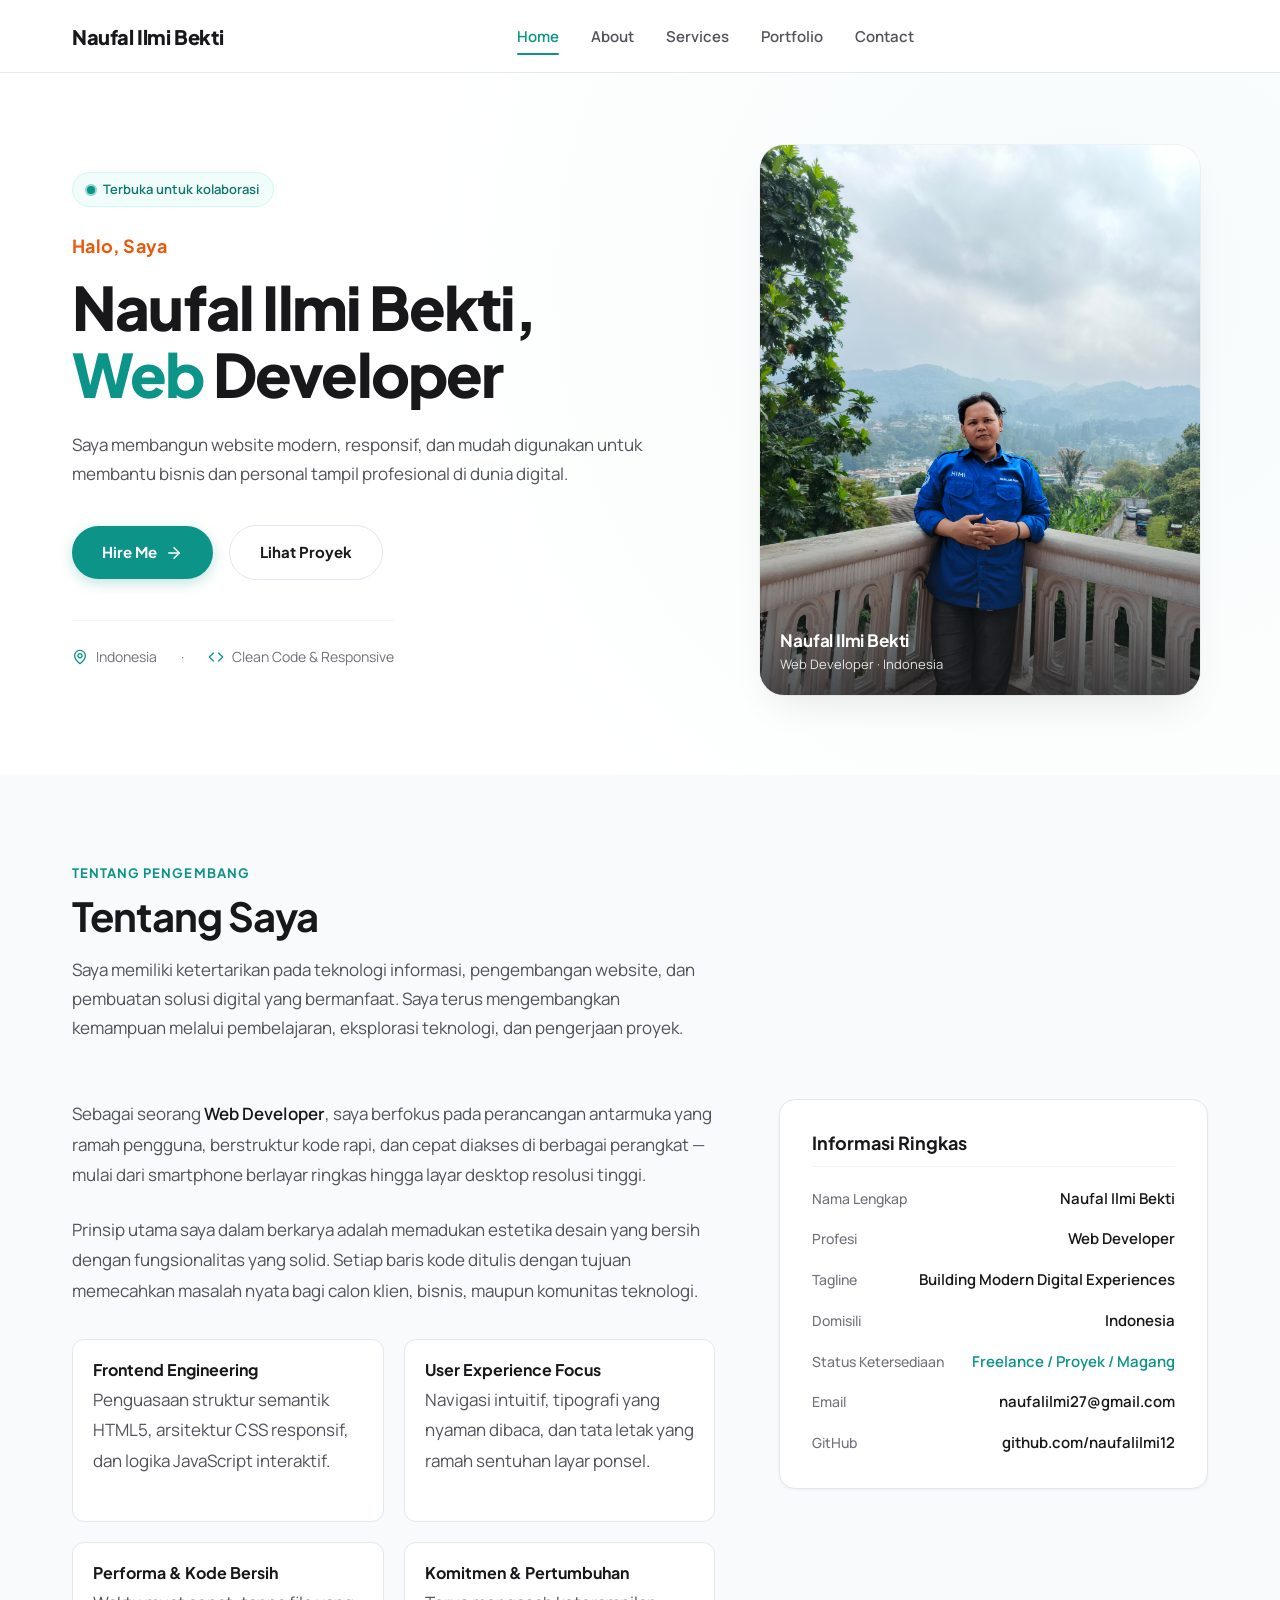
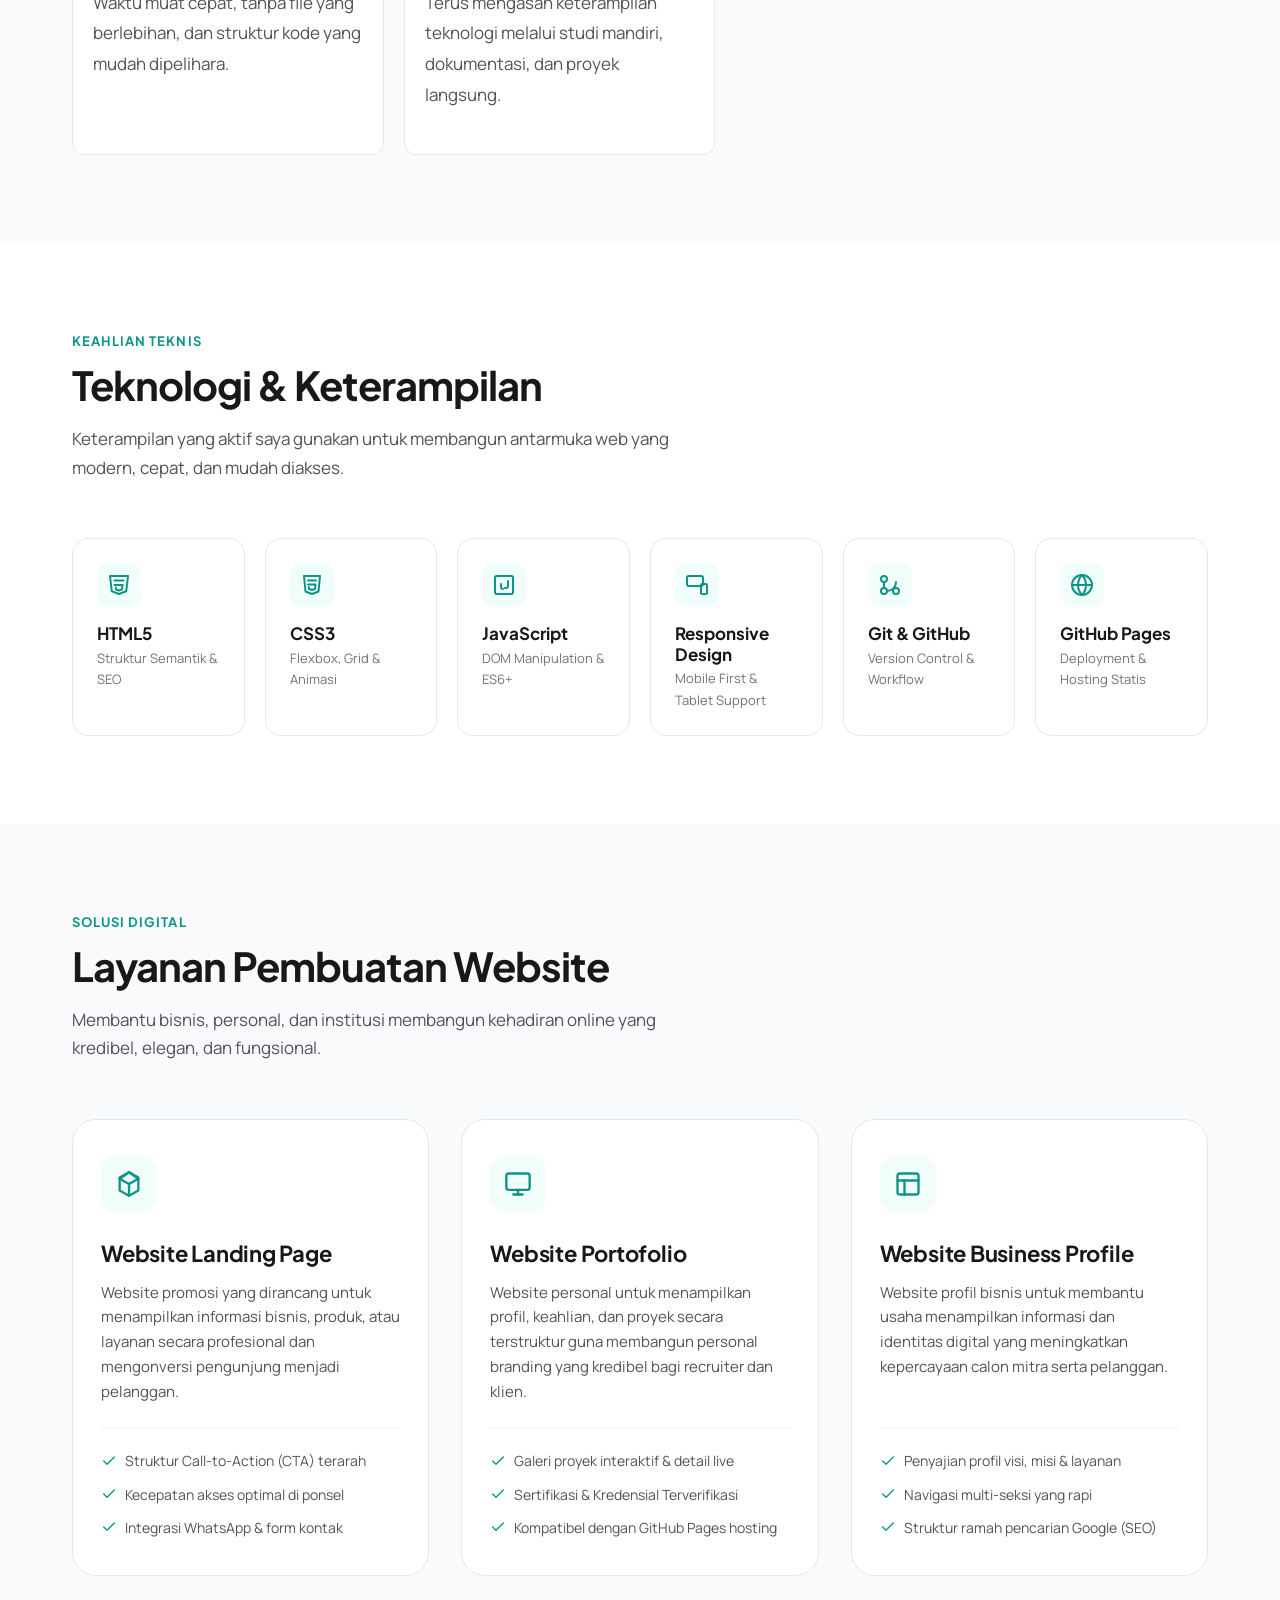
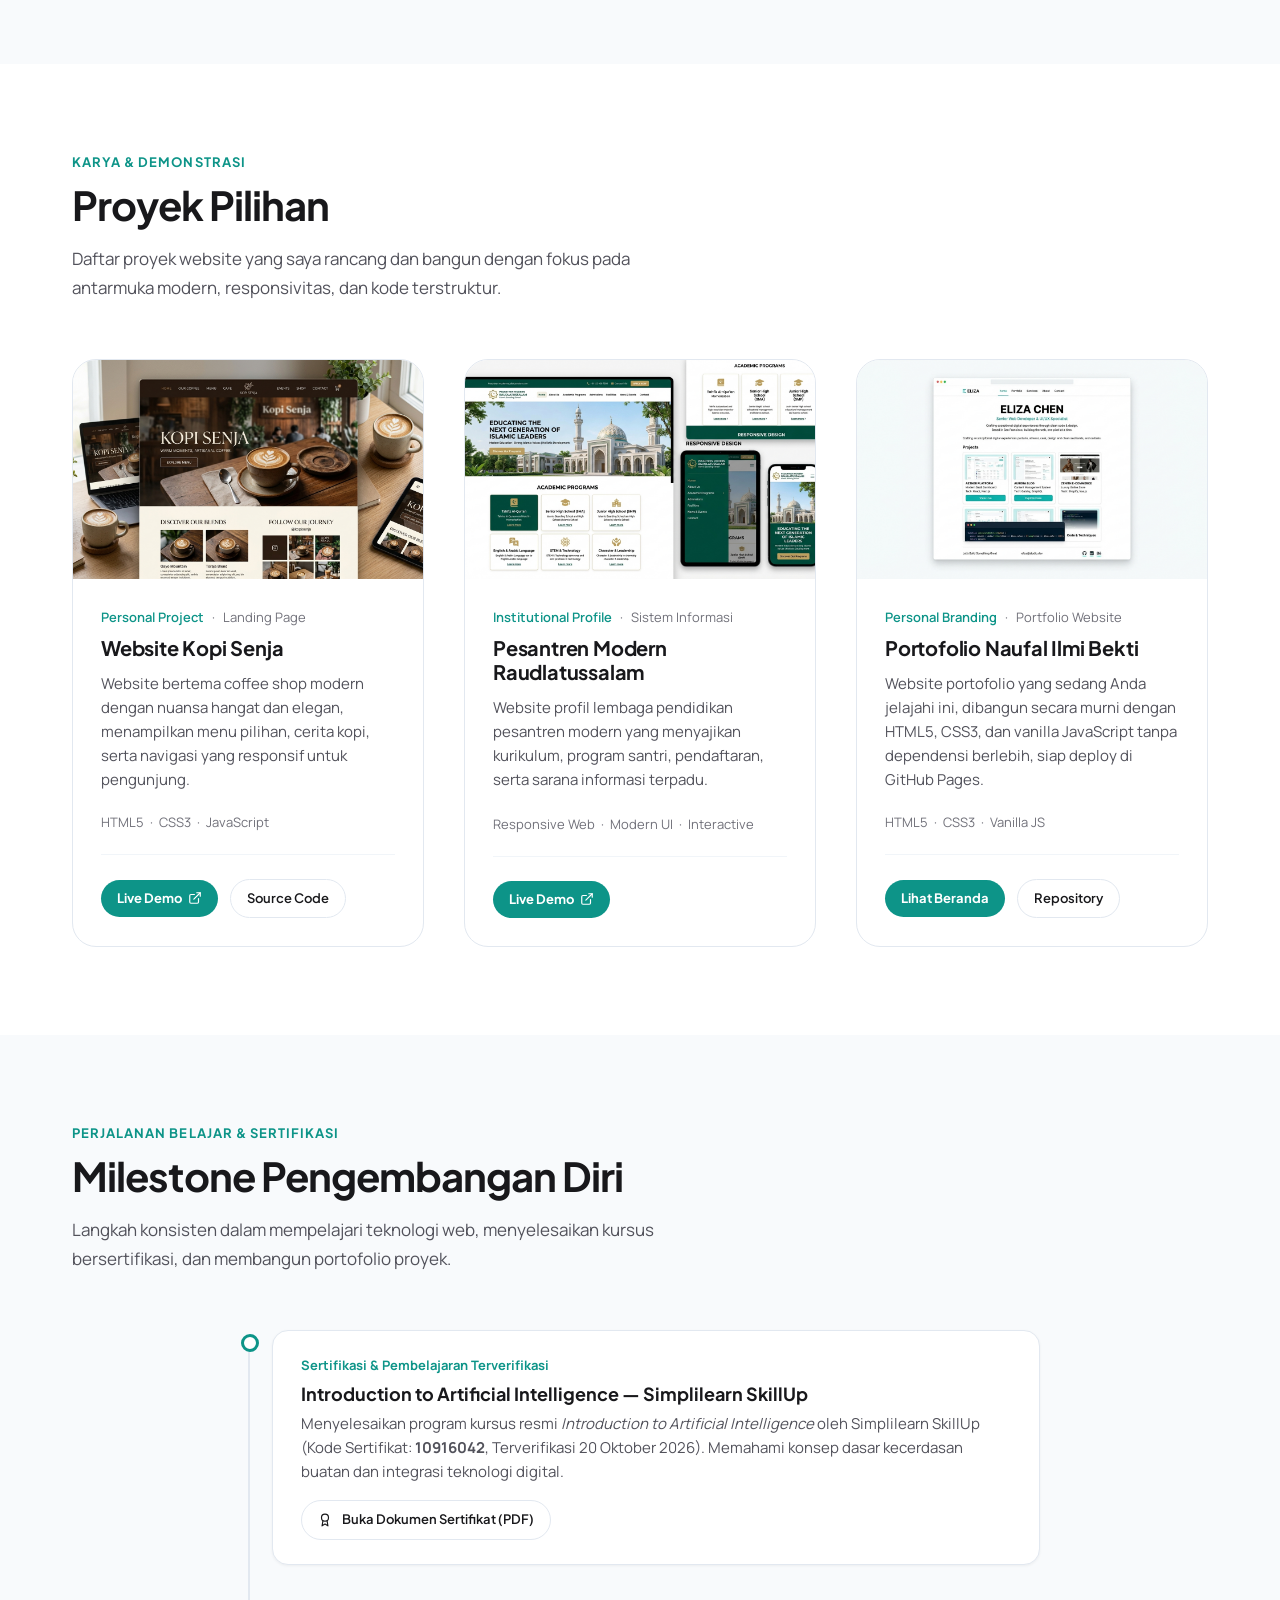
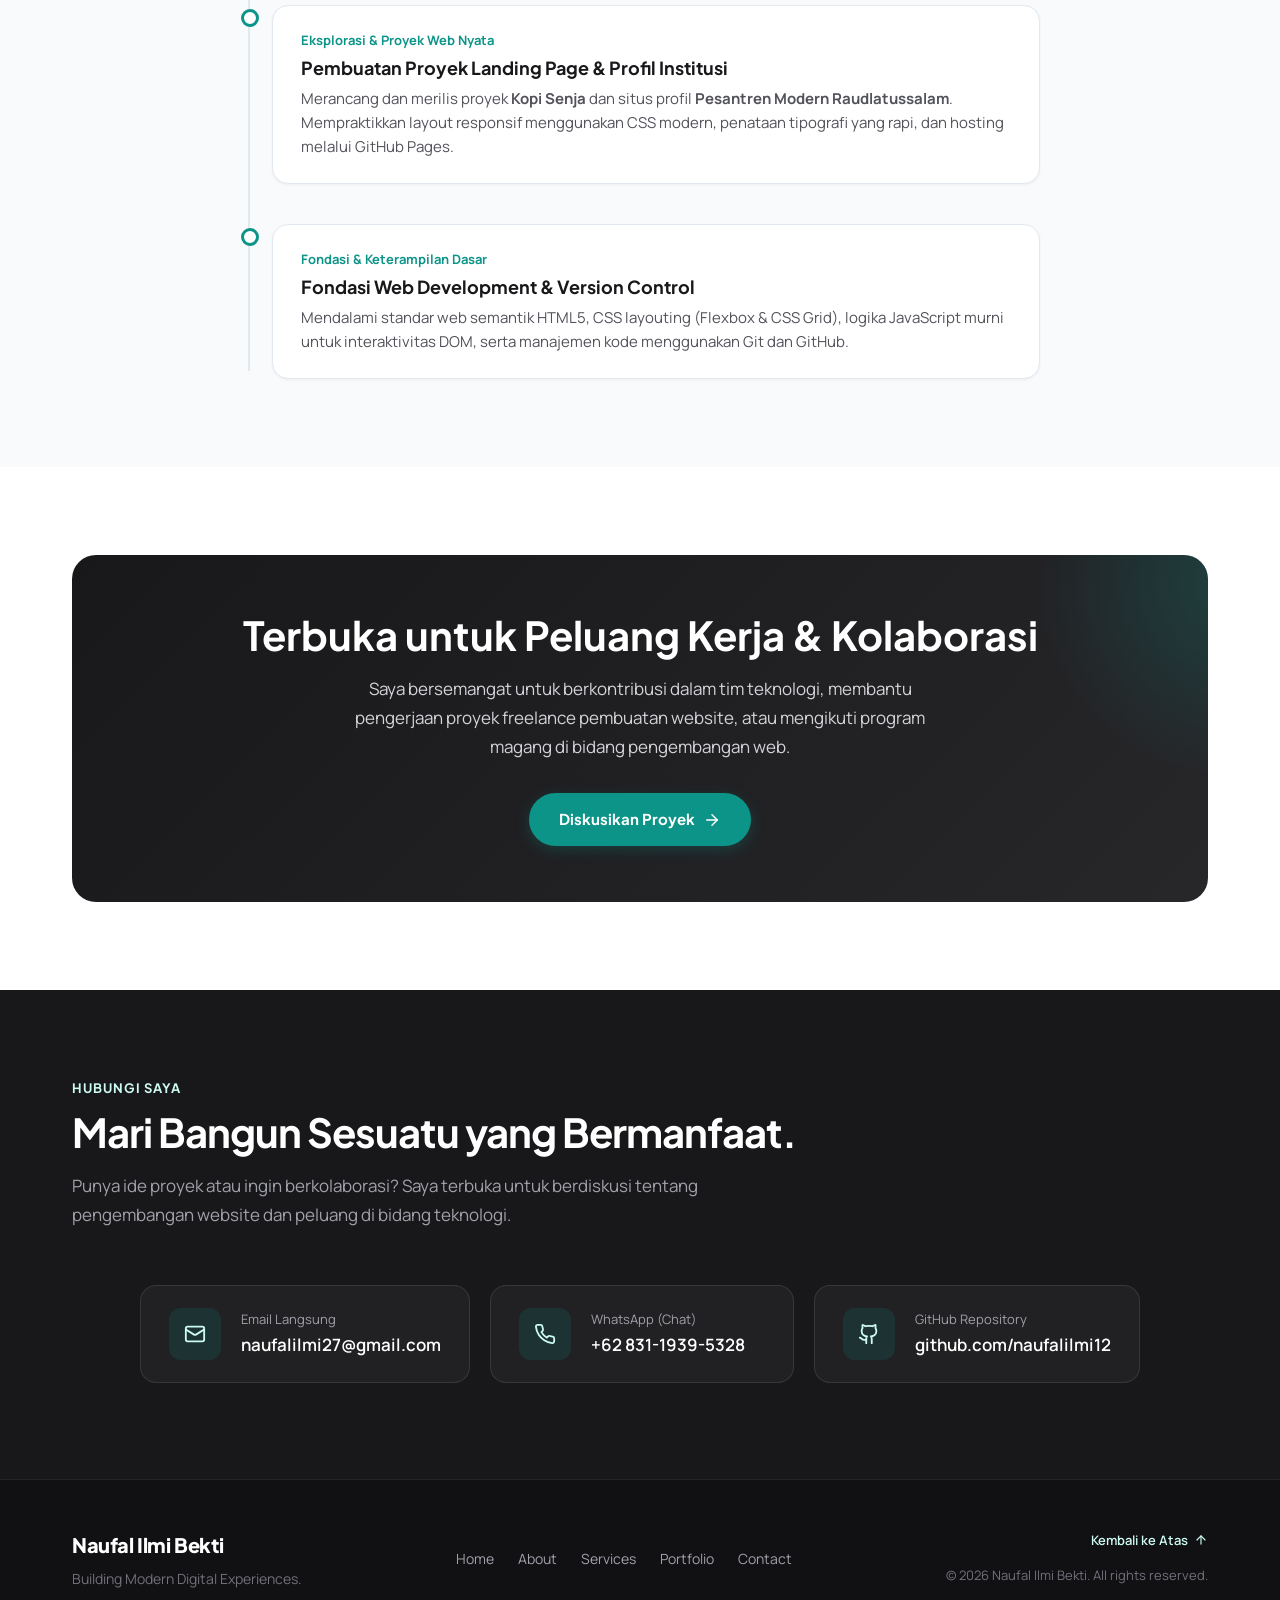
==== portfolio-naufal/index.html @ be4464a8 "feat: initialize portfolio project Add initial project structure, documentation, and media assets." ====
<!DOCTYPE html>
<html lang="id">
<head>
  <meta charset="UTF-8">
  <meta name="viewport" content="width=device-width, initial-scale=1.0">
  <title>Naufal Ilmi Bekti — Web Developer</title>
  <meta name="description" content="Website portofolio profesional Naufal Ilmi Bekti — Web Developer. Building Modern Digital Experiences dengan HTML5, CSS3, dan JavaScript modern.">
  
  <!-- Open Graph / Facebook / WhatsApp -->
  <meta property="og:type" content="website">
  <meta property="og:title" content="Naufal Ilmi Bekti — Web Developer">
  <meta property="og:description" content="Website portofolio profesional Naufal Ilmi Bekti — Web Developer. Building Modern Digital Experiences.">
  <meta property="og:image" content="./assets/profile.jpg">
  
  <!-- Twitter -->
  <meta name="twitter:card" content="summary_large_image">
  <meta name="twitter:title" content="Naufal Ilmi Bekti — Web Developer">
  <meta name="twitter:description" content="Building Modern Digital Experiences.">
  <meta name="twitter:image" content="./assets/profile.jpg">
  
  <!-- Abstract Geometric Favicon (STRICT: NO INITIALS) -->
  <link rel="icon" type="image/svg+xml" href="data:image/svg+xml,<svg xmlns='http://www.w3.org/2000/svg' viewBox='0 0 32 32'><rect width='32' height='32' rx='8' fill='%2318181b'/><path d='M9 16L14 11M9 16L14 21M23 16L18 11M23 16L18 21' stroke='%230d9488' stroke-width='2.5' stroke-linecap='round' stroke-linejoin='round'/></svg>">
  
  <!-- Google Fonts: Plus Jakarta Sans & Manrope -->
  <link rel="preconnect" href="https://fonts.googleapis.com">
  <link rel="preconnect" href="https://fonts.gstatic.com" crossorigin>
  <link href="https://fonts.googleapis.com/css2?family=Manrope:wght@400;500;600;700&family=Plus+Jakarta+Sans:wght@500;600;700;800&display=swap" rel="stylesheet">
  
  <!-- Custom CSS -->
  <link rel="stylesheet" href="./style.css">
</head>
<body>

  <!-- ==========================================================================
       HEADER & NAVIGATION (Strict Top Bar Contract: Wordmark, 5 Links, 1 Action)
       ========================================================================== -->
  <header class="site-header" id="header">
    <div class="container">
      <div class="nav-wrapper">
        <!-- Zone 1: Wordmark Logo (Nama Lengkap, Tanpa Inisial) -->
        <a href="#home" class="logo-wordmark" aria-label="Naufal Ilmi Bekti - Beranda">
          Naufal Ilmi Bekti
        </a>

        <!-- Zone 2: Navigation Links -->
        <nav aria-label="Navigasi Utama">
          <ul class="nav-menu">
            <li><a href="#home" class="nav-link active">Home</a></li>
            <li><a href="#about" class="nav-link">About</a></li>
            <li><a href="#services" class="nav-link">Services</a></li>
            <li><a href="#portfolio" class="nav-link">Portfolio</a></li>
            <li><a href="#contact" class="nav-link">Contact</a></li>
          </ul>
        </nav>

        <!-- Zone 3: Mobile Hamburger -->
        <div class="header-actions">
          <button class="nav-toggle" aria-label="Buka menu navigasi" aria-expanded="false">
            <svg width="22" height="22" viewBox="0 0 24 24" fill="none" stroke="currentColor" stroke-width="2" stroke-linecap="round" stroke-linejoin="round">
              <path d="M4 6h16M4 12h16M4 18h16"/>
            </svg>
          </button>
        </div>
      </div>
    </div>
  </header>

  <main>
    <!-- ==========================================================================
         HERO SECTION (2 Kolom: Teks Kiri, Foto Asli Kanan)
         ========================================================================== -->
    <section class="hero-section" id="home">
      <div class="container">
        <div class="hero-grid">
          <!-- Kolom Teks (Kiri) -->
          <div class="hero-content fade-up">
            <div class="status-badge">
              <span class="status-dot"></span>
              <span>Terbuka untuk kolaborasi</span>
            </div>
            
            <p class="hero-greeting">Halo, Saya</p>
            
            <h1 class="hero-title">
              Naufal Ilmi Bekti,<br>
              <span class="text-highlight">Web</span> Developer
            </h1>
            
            <p class="hero-description">
              Saya membangun website modern, responsif, dan mudah digunakan untuk membantu bisnis dan personal tampil profesional di dunia digital.
            </p>
            
            <div class="hero-cta-group">
              <a href="#contact" class="btn-primary">
                Hire Me
                <svg width="18" height="18" viewBox="0 0 24 24" fill="none" stroke="currentColor" stroke-width="2" stroke-linecap="round" stroke-linejoin="round"><line x1="5" y1="12" x2="19" y2="12"></line><polyline points="12 5 19 12 12 19"></polyline></svg>
              </a>
              <a href="#portfolio" class="btn-secondary">
                Lihat Proyek
              </a>
            </div>

            <div class="hero-meta-bar">
              <div class="meta-item">
                <svg width="16" height="16" viewBox="0 0 24 24" fill="none" stroke="var(--color-primary)" stroke-width="2" stroke-linecap="round" stroke-linejoin="round"><path d="M20 10c0 6-8 12-8 12s-8-6-8-12a8 8 0 0 1 16 0Z"/><circle cx="12" cy="10" r="3"/></svg>
                <span>Indonesia</span>
              </div>
              <span>·</span>
              <div class="meta-item">
                <svg width="16" height="16" viewBox="0 0 24 24" fill="none" stroke="var(--color-primary)" stroke-width="2" stroke-linecap="round" stroke-linejoin="round"><polyline points="16 18 22 12 16 6"/><polyline points="8 6 2 12 8 18"/></svg>
                <span>Clean Code & Responsive</span>
              </div>
            </div>
          </div>

          <!-- Kolom Foto Asli (Kanan) -->
          <div class="hero-media fade-up">
            <div class="profile-card-wrapper">
              <img 
                src="./assets/profile.jpg" 
                alt="Foto Naufal Ilmi Bekti — Web Developer" 
                class="profile-img"
                loading="eager"
              >
              <div class="profile-scrim"></div>
              <div class="profile-badge-overlay">
                <span class="profile-badge-title">Naufal Ilmi Bekti</span>
                <span class="profile-badge-sub">Web Developer · Indonesia</span>
              </div>
            </div>
          </div>
        </div>
      </div>
    </section>

    <!-- ==========================================================================
         ABOUT ME SECTION
         ========================================================================== -->
    <section class="section-alt" id="about">
      <div class="container">
        <div class="section-header fade-up">
          <p class="section-kicker">Tentang Pengembang</p>
          <h2 class="section-title">Tentang Saya</h2>
          <p class="section-desc">
            Saya memiliki ketertarikan pada teknologi informasi, pengembangan website, dan pembuatan solusi digital yang bermanfaat. Saya terus mengembangkan kemampuan melalui pembelajaran, eksplorasi teknologi, dan pengerjaan proyek.
          </p>
        </div>

        <div class="about-grid">
          <!-- Bio & Core Focus -->
          <div class="about-prose fade-up">
            <p>
              Sebagai seorang <strong>Web Developer</strong>, saya berfokus pada perancangan antarmuka yang ramah pengguna, berstruktur kode rapi, dan cepat diakses di berbagai perangkat — mulai dari smartphone berlayar ringkas hingga layar desktop resolusi tinggi.
            </p>
            <p>
              Prinsip utama saya dalam berkarya adalah memadukan estetika desain yang bersih dengan fungsionalitas yang solid. Setiap baris kode ditulis dengan tujuan memecahkan masalah nyata bagi calon klien, bisnis, maupun komunitas teknologi.
            </p>

            <div class="about-pillars">
              <div class="pillar-card">
                <h3 class="pillar-title">Frontend Engineering</h3>
                <p class="pillar-desc">Penguasaan struktur semantik HTML5, arsitektur CSS responsif, dan logika JavaScript interaktif.</p>
              </div>
              <div class="pillar-card">
                <h3 class="pillar-title">User Experience Focus</h3>
                <p class="pillar-desc">Navigasi intuitif, tipografi yang nyaman dibaca, dan tata letak yang ramah sentuhan layar ponsel.</p>
              </div>
              <div class="pillar-card">
                <h3 class="pillar-title">Performa & Kode Bersih</h3>
                <p class="pillar-desc">Waktu muat cepat, tanpa file yang berlebihan, dan struktur kode yang mudah dipelihara.</p>
              </div>
              <div class="pillar-card">
                <h3 class="pillar-title">Komitmen & Pertumbuhan</h3>
                <p class="pillar-desc">Terus mengasah keterampilan teknologi melalui studi mandiri, dokumentasi, dan proyek langsung.</p>
              </div>
            </div>
          </div>

          <!-- Side Profile Card -->
          <div class="about-card fade-up">
            <h3 class="about-card-title">Informasi Ringkas</h3>
            <div class="info-list">
              <div class="info-row">
                <span class="info-label">Nama Lengkap</span>
                <span class="info-value">Naufal Ilmi Bekti</span>
              </div>
              <div class="info-row">
                <span class="info-label">Profesi</span>
                <span class="info-value">Web Developer</span>
              </div>
              <div class="info-row">
                <span class="info-label">Tagline</span>
                <span class="info-value">Building Modern Digital Experiences</span>
              </div>
              <div class="info-row">
                <span class="info-label">Domisili</span>
                <span class="info-value">Indonesia</span>
              </div>
              <div class="info-row">
                <span class="info-label">Status Ketersediaan</span>
                <span class="info-value" style="color: var(--color-primary);">Freelance / Proyek / Magang</span>
              </div>
              <div class="info-row">
                <span class="info-label">Email</span>
                <span class="info-value">naufalilmi27@gmail.com</span>
              </div>
              <div class="info-row">
                <span class="info-label">GitHub</span>
                <span class="info-value">github.com/naufalilmi12</span>
              </div>
            </div>
          </div>
        </div>
      </div>
    </section>

    <!-- ==========================================================================
         SKILLS SECTION
         ========================================================================== -->
    <section id="skills">
      <div class="container">
        <div class="section-header fade-up">
          <p class="section-kicker">Keahlian Teknis</p>
          <h2 class="section-title">Teknologi & Keterampilan</h2>
          <p class="section-desc">
            Keterampilan yang aktif saya gunakan untuk membangun antarmuka web yang modern, cepat, dan mudah diakses.
          </p>
        </div>

        <div class="skills-grid">
          <!-- Skill: HTML5 -->
          <div class="skill-card fade-up">
            <div class="skill-icon-wrap">
              <svg width="24" height="24" viewBox="0 0 24 24" fill="none" stroke="currentColor" stroke-width="2" stroke-linecap="round" stroke-linejoin="round"><path d="m3 3 1.8 15.3L12 21l7.2-2.7L21 3H3z"/><path d="M7.5 7.5h9"/><path d="M7.5 12h8"/><path d="m15.5 12-.5 4.5-3 1-3-1-.2-2"/></svg>
            </div>
            <h3 class="skill-name">HTML5</h3>
            <p class="skill-tag">Struktur Semantik & SEO</p>
          </div>

          <!-- Skill: CSS3 -->
          <div class="skill-card fade-up">
            <div class="skill-icon-wrap">
              <svg width="24" height="24" viewBox="0 0 24 24" fill="none" stroke="currentColor" stroke-width="2" stroke-linecap="round" stroke-linejoin="round"><path d="M4 3h16l-1.5 15.5L12 21l-6.5-2.5L4 3z"/><path d="M8 7.5h8"/><path d="M8 11.5h7.5l-.5 4.5-3 1-3-1-.2-2"/></svg>
            </div>
            <h3 class="skill-name">CSS3</h3>
            <p class="skill-tag">Flexbox, Grid & Animasi</p>
          </div>

          <!-- Skill: JavaScript -->
          <div class="skill-card fade-up">
            <div class="skill-icon-wrap">
              <svg width="24" height="24" viewBox="0 0 24 24" fill="none" stroke="currentColor" stroke-width="2" stroke-linecap="round" stroke-linejoin="round"><rect width="18" height="18" x="3" y="3" rx="2"/><path d="M16 8v5a2 2 0 0 1-2 2h-1"/><path d="M9 11v3a2 2 0 0 0 2 2"/></svg>
            </div>
            <h3 class="skill-name">JavaScript</h3>
            <p class="skill-tag">DOM Manipulation & ES6+</p>
          </div>

          <!-- Skill: Responsive Web Design -->
          <div class="skill-card fade-up">
            <div class="skill-icon-wrap">
              <svg width="24" height="24" viewBox="0 0 24 24" fill="none" stroke="currentColor" stroke-width="2" stroke-linecap="round" stroke-linejoin="round"><rect width="16" height="10" x="2" y="3" rx="2"/><rect width="6" height="10" x="16" y="11" rx="1"/></svg>
            </div>
            <h3 class="skill-name">Responsive Design</h3>
            <p class="skill-tag">Mobile First & Tablet Support</p>
          </div>

          <!-- Skill: Git & GitHub -->
          <div class="skill-card fade-up">
            <div class="skill-icon-wrap">
              <svg width="24" height="24" viewBox="0 0 24 24" fill="none" stroke="currentColor" stroke-width="2" stroke-linecap="round" stroke-linejoin="round"><circle cx="18" cy="18" r="3"/><circle cx="6" cy="6" r="3"/><circle cx="6" cy="18" r="3"/><path d="M18 9a9 9 0 0 1-9 9"/><line x1="6" y1="9" x2="6" y2="15"/></svg>
            </div>
            <h3 class="skill-name">Git & GitHub</h3>
            <p class="skill-tag">Version Control & Workflow</p>
          </div>

          <!-- Skill: GitHub Pages -->
          <div class="skill-card fade-up">
            <div class="skill-icon-wrap">
              <svg width="24" height="24" viewBox="0 0 24 24" fill="none" stroke="currentColor" stroke-width="2" stroke-linecap="round" stroke-linejoin="round"><circle cx="12" cy="12" r="10"/><path d="M12 2a14.5 14.5 0 0 0 0 20 14.5 14.5 0 0 0 0-20"/><path d="M2 12h20"/></svg>
            </div>
            <h3 class="skill-name">GitHub Pages</h3>
            <p class="skill-tag">Deployment & Hosting Statis</p>
          </div>
        </div>
      </div>
    </section>

    <!-- ==========================================================================
         SERVICES SECTION (3 Core Services)
         ========================================================================== -->
    <section class="section-alt" id="services">
      <div class="container">
        <div class="section-header fade-up">
          <p class="section-kicker">Solusi Digital</p>
          <h2 class="section-title">Layanan Pembuatan Website</h2>
          <p class="section-desc">
            Membantu bisnis, personal, dan institusi membangun kehadiran online yang kredibel, elegan, dan fungsional.
          </p>
        </div>

        <div class="services-grid">
          <!-- Card 1: Landing Page -->
          <div class="service-card fade-up">
            <div class="service-icon-box">
              <svg width="28" height="28" viewBox="0 0 24 24" fill="none" stroke="currentColor" stroke-width="2" stroke-linecap="round" stroke-linejoin="round"><path d="M12 2l8 4.5v11L12 22l-8-4.5v-11L12 2z"/><polyline points="12 12 20 7.5 12 2 4 7.5 12 12"/><polyline points="12 12 12 22"/></svg>
            </div>
            <h3 class="service-title">Website Landing Page</h3>
            <p class="service-desc">
              Website promosi yang dirancang untuk menampilkan informasi bisnis, produk, atau layanan secara profesional dan mengonversi pengunjung menjadi pelanggan.
            </p>
            <ul class="service-features-list">
              <li>
                <svg width="16" height="16" viewBox="0 0 24 24" fill="none" stroke="currentColor" stroke-width="2" stroke-linecap="round" stroke-linejoin="round"><polyline points="20 6 9 17 4 12"/></svg>
                Struktur Call-to-Action (CTA) terarah
              </li>
              <li>
                <svg width="16" height="16" viewBox="0 0 24 24" fill="none" stroke="currentColor" stroke-width="2" stroke-linecap="round" stroke-linejoin="round"><polyline points="20 6 9 17 4 12"/></svg>
                Kecepatan akses optimal di ponsel
              </li>
              <li>
                <svg width="16" height="16" viewBox="0 0 24 24" fill="none" stroke="currentColor" stroke-width="2" stroke-linecap="round" stroke-linejoin="round"><polyline points="20 6 9 17 4 12"/></svg>
                Integrasi WhatsApp & form kontak
              </li>
            </ul>
          </div>

          <!-- Card 2: Portofolio -->
          <div class="service-card fade-up">
            <div class="service-icon-box">
              <svg width="28" height="28" viewBox="0 0 24 24" fill="none" stroke="currentColor" stroke-width="2" stroke-linecap="round" stroke-linejoin="round"><rect width="20" height="14" x="2" y="3" rx="2"/><line x1="8" y1="21" x2="16" y2="21"/><line x1="12" y1="17" x2="12" y2="21"/></svg>
            </div>
            <h3 class="service-title">Website Portofolio</h3>
            <p class="service-desc">
              Website personal untuk menampilkan profil, keahlian, dan proyek secara terstruktur guna membangun personal branding yang kredibel bagi recruiter dan klien.
            </p>
            <ul class="service-features-list">
              <li>
                <svg width="16" height="16" viewBox="0 0 24 24" fill="none" stroke="currentColor" stroke-width="2" stroke-linecap="round" stroke-linejoin="round"><polyline points="20 6 9 17 4 12"/></svg>
                Galeri proyek interaktif & detail live
              </li>
              <li>
                <svg width="16" height="16" viewBox="0 0 24 24" fill="none" stroke="currentColor" stroke-width="2" stroke-linecap="round" stroke-linejoin="round"><polyline points="20 6 9 17 4 12"/></svg>
                Sertifikasi & Kredensial Terverifikasi
              </li>
              <li>
                <svg width="16" height="16" viewBox="0 0 24 24" fill="none" stroke="currentColor" stroke-width="2" stroke-linecap="round" stroke-linejoin="round"><polyline points="20 6 9 17 4 12"/></svg>
                Kompatibel dengan GitHub Pages hosting
              </li>
            </ul>
          </div>

          <!-- Card 3: Business Profile -->
          <div class="service-card fade-up">
            <div class="service-icon-box">
              <svg width="28" height="28" viewBox="0 0 24 24" fill="none" stroke="currentColor" stroke-width="2" stroke-linecap="round" stroke-linejoin="round"><rect width="18" height="18" x="3" y="3" rx="2"/><path d="M3 9h18"/><path d="M9 21V9"/></svg>
            </div>
            <h3 class="service-title">Website Business Profile</h3>
            <p class="service-desc">
              Website profil bisnis untuk membantu usaha menampilkan informasi dan identitas digital yang meningkatkan kepercayaan calon mitra serta pelanggan.
            </p>
            <ul class="service-features-list">
              <li>
                <svg width="16" height="16" viewBox="0 0 24 24" fill="none" stroke="currentColor" stroke-width="2" stroke-linecap="round" stroke-linejoin="round"><polyline points="20 6 9 17 4 12"/></svg>
                Penyajian profil visi, misi & layanan
              </li>
              <li>
                <svg width="16" height="16" viewBox="0 0 24 24" fill="none" stroke="currentColor" stroke-width="2" stroke-linecap="round" stroke-linejoin="round"><polyline points="20 6 9 17 4 12"/></svg>
                Navigasi multi-seksi yang rapi
              </li>
              <li>
                <svg width="16" height="16" viewBox="0 0 24 24" fill="none" stroke="currentColor" stroke-width="2" stroke-linecap="round" stroke-linejoin="round"><polyline points="20 6 9 17 4 12"/></svg>
                Struktur ramah pencarian Google (SEO)
              </li>
            </ul>
          </div>
        </div>
      </div>
    </section>

    <!-- ==========================================================================
         PORTFOLIO PROJECTS SECTION
         ========================================================================== -->
    <section id="portfolio">
      <div class="container">
        <div class="section-header fade-up">
          <p class="section-kicker">Karya & Demonstrasi</p>
          <h2 class="section-title">Proyek Pilihan</h2>
          <p class="section-desc">
            Daftar proyek website yang saya rancang dan bangun dengan fokus pada antarmuka modern, responsivitas, dan kode terstruktur.
          </p>
        </div>

        <div class="projects-grid">
          <!-- Project 1: Kopi Senja -->
          <article class="project-card fade-up">
            <div class="project-thumb-wrap">
              <img 
                src="./assets/project-kopi-senja.jpg" 
                alt="Tampilan Website Kopi Senja oleh Naufal Ilmi Bekti" 
                class="project-thumb"
                loading="lazy"
              >
            </div>
            <div class="project-body">
              <div class="project-meta-row">
                <span class="project-category">Personal Project</span>
                <span>·</span>
                <span>Landing Page</span>
              </div>
              <h3 class="project-title">Website Kopi Senja</h3>
              <p class="project-desc">
                Website bertema coffee shop modern dengan nuansa hangat dan elegan, menampilkan menu pilihan, cerita kopi, serta navigasi yang responsif untuk pengunjung.
              </p>
              <div class="project-tech-stack">
                <span>HTML5</span>
                <span>·</span>
                <span>CSS3</span>
                <span>·</span>
                <span>JavaScript</span>
              </div>
              <div class="project-actions">
                <a href="https://naufalilmi12.github.io/kopi-senja" target="_blank" rel="noopener noreferrer" class="btn-project-demo">
                  Live Demo
                  <svg width="14" height="14" viewBox="0 0 24 24" fill="none" stroke="currentColor" stroke-width="2" stroke-linecap="round" stroke-linejoin="round"><path d="M18 13v6a2 2 0 0 1-2 2H5a2 2 0 0 1-2-2V8a2 2 0 0 1 2-2h6"/><polyline points="15 3 21 3 21 9"/><line x1="10" y1="14" x2="21" y2="3"/></svg>
                </a>
                <a href="https://github.com/naufalilmi12/kopi-senja" target="_blank" rel="noopener noreferrer" class="btn-project-code">
                  Source Code
                </a>
              </div>
            </div>
          </article>

          <!-- Project 2: Pesantren Modern Raudlatussalam -->
          <article class="project-card fade-up">
            <div class="project-thumb-wrap">
              <img 
                src="./assets/project-pesantren.jpg" 
                alt="Tampilan Website Pesantren Modern Raudlatussalam" 
                class="project-thumb"
                loading="lazy"
              >
            </div>
            <div class="project-body">
              <div class="project-meta-row">
                <span class="project-category">Institutional Profile</span>
                <span>·</span>
                <span>Sistem Informasi</span>
              </div>
              <h3 class="project-title">Pesantren Modern Raudlatussalam</h3>
              <p class="project-desc">
                Website profil lembaga pendidikan pesantren modern yang menyajikan kurikulum, program santri, pendaftaran, serta sarana informasi terpadu.
              </p>
              <div class="project-tech-stack">
                <span>Responsive Web</span>
                <span>·</span>
                <span>Modern UI</span>
                <span>·</span>
                <span>Interactive</span>
              </div>
              <div class="project-actions">
                <a href="https://pesantren-modern-raudlatussalam.ai.studio" target="_blank" rel="noopener noreferrer" class="btn-project-demo">
                  Live Demo
                  <svg width="14" height="14" viewBox="0 0 24 24" fill="none" stroke="currentColor" stroke-width="2" stroke-linecap="round" stroke-linejoin="round"><path d="M18 13v6a2 2 0 0 1-2 2H5a2 2 0 0 1-2-2V8a2 2 0 0 1 2-2h6"/><polyline points="15 3 21 3 21 9"/><line x1="10" y1="14" x2="21" y2="3"/></svg>
                </a>
              </div>
            </div>
          </article>

          <!-- Project 3: Website Portofolio Personal -->
          <article class="project-card fade-up">
            <div class="project-thumb-wrap">
              <img 
                src="./assets/project-portfolio.jpg" 
                alt="Tampilan Website Portofolio Personal Naufal Ilmi Bekti" 
                class="project-thumb"
                loading="lazy"
              >
            </div>
            <div class="project-body">
              <div class="project-meta-row">
                <span class="project-category">Personal Branding</span>
                <span>·</span>
                <span>Portfolio Website</span>
              </div>
              <h3 class="project-title">Portofolio Naufal Ilmi Bekti</h3>
              <p class="project-desc">
                Website portofolio yang sedang Anda jelajahi ini, dibangun secara murni dengan HTML5, CSS3, dan vanilla JavaScript tanpa dependensi berlebih, siap deploy di GitHub Pages.
              </p>
              <div class="project-tech-stack">
                <span>HTML5</span>
                <span>·</span>
                <span>CSS3</span>
                <span>·</span>
                <span>Vanilla JS</span>
              </div>
              <div class="project-actions">
                <a href="#home" class="btn-project-demo">
                  Lihat Beranda
                </a>
                <a href="https://github.com/naufalilmi12/portfolio-naufal" target="_blank" rel="noopener noreferrer" class="btn-project-code">
                  Repository
                </a>
              </div>
            </div>
          </article>
        </div>
      </div>
    </section>

    <!-- ==========================================================================
         JOURNEY & TIMELINE SECTION
         ========================================================================== -->
    <section class="section-alt" id="journey">
      <div class="container">
        <div class="section-header fade-up">
          <p class="section-kicker">Perjalanan Belajar & Sertifikasi</p>
          <h2 class="section-title">Milestone Pengembangan Diri</h2>
          <p class="section-desc">
            Langkah konsisten dalam mempelajari teknologi web, menyelesaikan kursus bersertifikasi, dan membangun portofolio proyek.
          </p>
        </div>

        <div class="timeline-container">
          <!-- Milestone 1 -->
          <div class="timeline-item fade-up">
            <div class="timeline-dot"></div>
            <div class="timeline-card">
              <p class="timeline-meta">Sertifikasi & Pembelajaran Terverifikasi</p>
              <h3 class="timeline-title">Introduction to Artificial Intelligence — Simplilearn SkillUp</h3>
              <p class="timeline-desc">
                Menyelesaikan program kursus resmi <em>Introduction to Artificial Intelligence</em> oleh Simplilearn SkillUp (Kode Sertifikat: <strong>10916042</strong>, Terverifikasi 20 Oktober 2026). Memahami konsep dasar kecerdasan buatan dan integrasi teknologi digital.
              </p>
              <div style="margin-top: 1rem;">
                <a href="./assets/sertifikat.pdf" target="_blank" rel="noopener noreferrer" class="btn-project-code" style="display: inline-flex;">
                  <svg width="14" height="14" viewBox="0 0 24 24" fill="none" stroke="currentColor" stroke-width="2" stroke-linecap="round" stroke-linejoin="round" style="margin-right: 4px;"><circle cx="12" cy="8" r="6"/><path d="M15.477 12.89 17 22l-5-3-5 3 1.523-9.11"/></svg>
                  Buka Dokumen Sertifikat (PDF)
                </a>
              </div>
            </div>
          </div>

          <!-- Milestone 2 -->
          <div class="timeline-item fade-up">
            <div class="timeline-dot"></div>
            <div class="timeline-card">
              <p class="timeline-meta">Eksplorasi & Proyek Web Nyata</p>
              <h3 class="timeline-title">Pembuatan Proyek Landing Page & Profil Institusi</h3>
              <p class="timeline-desc">
                Merancang dan merilis proyek <strong>Kopi Senja</strong> dan situs profil <strong>Pesantren Modern Raudlatussalam</strong>. Mempraktikkan layout responsif menggunakan CSS modern, penataan tipografi yang rapi, dan hosting melalui GitHub Pages.
              </p>
            </div>
          </div>

          <!-- Milestone 3 -->
          <div class="timeline-item fade-up">
            <div class="timeline-dot"></div>
            <div class="timeline-card">
              <p class="timeline-meta">Fondasi & Keterampilan Dasar</p>
              <h3 class="timeline-title">Fondasi Web Development & Version Control</h3>
              <p class="timeline-desc">
                Mendalami standar web semantik HTML5, CSS layouting (Flexbox & CSS Grid), logika JavaScript murni untuk interaktivitas DOM, serta manajemen kode menggunakan Git dan GitHub.
              </p>
            </div>
          </div>
        </div>
      </div>
    </section>

    <!-- ==========================================================================
         COLLABORATION CALLOUT (Replaces fake testimonials)
         ========================================================================== -->
    <section>
      <div class="container">
        <div class="collab-banner fade-up">
          <h2 class="collab-title">Terbuka untuk Peluang Kerja & Kolaborasi</h2>
          <p class="collab-desc">
            Saya bersemangat untuk berkontribusi dalam tim teknologi, membantu pengerjaan proyek freelance pembuatan website, atau mengikuti program magang di bidang pengembangan web.
          </p>
          <div class="collab-actions">
            <a href="#contact" class="btn-primary" style="background-color: var(--color-primary); color: #ffffff;">
              Diskusikan Proyek
              <svg width="18" height="18" viewBox="0 0 24 24" fill="none" stroke="currentColor" stroke-width="2" stroke-linecap="round" stroke-linejoin="round"><line x1="5" y1="12" x2="19" y2="12"></line><polyline points="12 5 19 12 12 19"></polyline></svg>
            </a>
          </div>
        </div>
      </div>
    </section>

    <!-- ==========================================================================
         CONTACT SECTION (Charcoal Dark with Turquoise Accents)
         ========================================================================== -->
    <section class="contact-section" id="contact">
      <div class="container">
        <div class="section-header fade-up">
          <p class="section-kicker" style="color: var(--color-primary-subtle);">Hubungi Saya</p>
          <h2 class="section-title">Mari Bangun Sesuatu yang Bermanfaat.</h2>
          <p class="section-desc">
            Punya ide proyek atau ingin berkolaborasi? Saya terbuka untuk berdiskusi tentang pengembangan website dan peluang di bidang teknologi.
          </p>
        </div>

        <div class="contact-cards-grid fade-up">
          <!-- Email -->
          <a href="mailto:naufalilmi27@gmail.com" class="contact-card" title="Kirim email ke Naufal Ilmi Bekti">
            <div class="contact-card-icon">
              <svg width="22" height="22" viewBox="0 0 24 24" fill="none" stroke="currentColor" stroke-width="2" stroke-linecap="round" stroke-linejoin="round"><rect width="20" height="16" x="2" y="4" rx="2"/><path d="m22 7-8.97 5.7a1.94 1.94 0 0 1-2.06 0L2 7"/></svg>
            </div>
            <div class="contact-card-text">
              <span class="contact-card-label">Email Langsung</span>
              <span class="contact-card-val">naufalilmi27@gmail.com</span>
            </div>
          </a>

          <!-- WhatsApp -->
          <a href="https://wa.me/6283119395328?text=Halo%20Naufal%2C%20saya%20melihat%20portofolio%20Anda%20dan%20tertarik%20untuk%20berdiskusi." target="_blank" rel="noopener noreferrer" class="contact-card" title="Chat melalui WhatsApp (+62 831-1939-5328)">
            <div class="contact-card-icon">
              <svg width="22" height="22" viewBox="0 0 24 24" fill="none" stroke="currentColor" stroke-width="2" stroke-linecap="round" stroke-linejoin="round"><path d="M22 16.92v3a2 2 0 0 1-2.18 2 19.79 19.79 0 0 1-8.63-3.07 19.5 19.5 0 0 1-6-6 19.79 19.79 0 0 1-3.07-8.67A2 2 0 0 1 4.11 2h3a2 2 0 0 1 2 1.72 12.84 12.84 0 0 0 .7 2.81 2 2 0 0 1-.45 2.11L8.09 9.91a16 16 0 0 0 6 6l1.27-1.27a2 2 0 0 1 2.11-.45 12.84 12.84 0 0 0 2.81.7A2 2 0 0 1 22 16.92z"/></svg>
            </div>
            <div class="contact-card-text">
              <span class="contact-card-label">WhatsApp (Chat)</span>
              <span class="contact-card-val">+62 831-1939-5328</span>
            </div>
          </a>

          <!-- GitHub -->
          <a href="https://github.com/naufalilmi12" target="_blank" rel="noopener noreferrer" class="contact-card" title="Kunjungi profil GitHub Naufal Ilmi Bekti">
            <div class="contact-card-icon">
              <svg width="22" height="22" viewBox="0 0 24 24" fill="none" stroke="currentColor" stroke-width="2" stroke-linecap="round" stroke-linejoin="round"><path d="M15 22v-4a4.8 4.8 0 0 0-1-3.5c3 0 6-2 6-5.5.08-1.25-.27-2.48-1-3.5.28-1.15.28-2.35 0-3.5 0 0-1 0-3 1.5-2.64-.5-5.36-.5-8 0C6 2 5 2 5 2c-.3 1.15-.3 2.35 0 3.5A5.403 5.403 0 0 0 4 9c0 3.5 3 5.5 6 5.5-.39.49-.68 1.05-.85 1.65-.17.6-.22 1.23-.15 1.85v4"/><path d="M9 18c-4.51 2-5-2-7-2"/></svg>
            </div>
            <div class="contact-card-text">
              <span class="contact-card-label">GitHub Repository</span>
              <span class="contact-card-val">github.com/naufalilmi12</span>
            </div>
          </a>
        </div>
      </div>
    </section>
  </main>

  <!-- ==========================================================================
       FOOTER (Strict Rule: Full Name Wordmark, Auto Copyright)
       ========================================================================== -->
  <footer class="site-footer">
    <div class="container">
      <div class="footer-inner">
        <!-- Brand Info -->
        <div class="footer-brand">
          <span class="footer-logo">Naufal Ilmi Bekti</span>
          <span class="footer-tagline">Building Modern Digital Experiences.</span>
        </div>

        <!-- Navigation Links -->
        <ul class="footer-nav">
          <li><a href="#home">Home</a></li>
          <li><a href="#about">About</a></li>
          <li><a href="#services">Services</a></li>
          <li><a href="#portfolio">Portfolio</a></li>
          <li><a href="#contact">Contact</a></li>
        </ul>

        <!-- Copyright & Back to Top -->
        <div class="footer-bottom">
          <button type="button" class="btn-back-to-top" id="btn-back-to-top">
            Kembali ke Atas
            <svg width="14" height="14" viewBox="0 0 24 24" fill="none" stroke="currentColor" stroke-width="2" stroke-linecap="round" stroke-linejoin="round"><line x1="12" y1="19" x2="12" y2="5"/><polyline points="5 12 12 5 19 12"/></svg>
          </button>
          <p class="footer-copy">
            &copy; <span id="current-year">2026</span> Naufal Ilmi Bekti. All rights reserved.
          </p>
        </div>
      </div>
    </div>
  </footer>



  <!-- Vanilla JavaScript -->
  <script src="./script.js"></script>
</body>
</html>
---- portfolio-naufal/style.css ----
/* ==========================================================================
   PORTOFOLIO PROFESIONAL — NAUFAL ILMI BEKTI
   Web Developer | "Building Modern Digital Experiences"
   ========================================================================== */

@import url('https://fonts.googleapis.com/css2?family=Manrope:wght@400;500;600;700&family=Plus+Jakarta+Sans:wght@500;600;700;800&display=swap');

:root {
  /* Design Tokens */
  --color-primary: #0d9488;         /* Teal / Turquoise */
  --color-primary-hover: #0f766e;
  --color-primary-light: #f0fdfa;
  --color-primary-subtle: #ccfbf1;
  --color-accent-orange: #ea580c;   /* Soft orange greeting */
  --color-accent-orange-light: #fff7ed;
  
  --color-charcoal: #18181b;        /* Charcoal dark */
  --color-charcoal-soft: #27272a;
  --color-charcoal-muted: #3f3f46;
  --color-text-main: #18181b;
  --color-text-muted: #52525b;
  --color-text-light: #71717a;
  
  --color-bg-white: #ffffff;
  --color-bg-surface: #f8fafc;
  --color-bg-card: #ffffff;
  --color-border: #e2e8f0;
  --color-border-subtle: #f1f5f9;
  
  --font-display: 'Plus Jakarta Sans', system-ui, -apple-system, sans-serif;
  --font-body: 'Manrope', system-ui, -apple-system, sans-serif;
  
  --radius-sm: 8px;
  --radius-md: 12px;
  --radius-lg: 16px;
  --radius-xl: 24px;
  --radius-full: 9999px;
  
  --shadow-sm: 0 1px 3px 0 rgba(0, 0, 0, 0.05);
  --shadow-md: 0 4px 6px -1px rgba(0, 0, 0, 0.07), 0 2px 4px -2px rgba(0, 0, 0, 0.05);
  --shadow-lg: 0 10px 25px -3px rgba(0, 0, 0, 0.08), 0 4px 6px -4px rgba(0, 0, 0, 0.04);
  --shadow-card-hover: 0 16px 32px -4px rgba(13, 148, 136, 0.12), 0 6px 12px -3px rgba(0, 0, 0, 0.05);
  
  --transition-fast: 150ms cubic-bezier(0.16, 1, 0.3, 1);
  --transition-base: 220ms cubic-bezier(0.16, 1, 0.3, 1);
}

/* Reset & Base */
*, *::before, *::after {
  box-sizing: border-box;
  margin: 0;
  padding: 0;
}

html {
  scroll-behavior: smooth;
  font-size: 16px;
  -webkit-font-smoothing: antialiased;
  -moz-osx-font-smoothing: grayscale;
}

body {
  font-family: var(--font-body);
  color: var(--color-text-main);
  background-color: var(--color-bg-white);
  line-height: 1.65;
  overflow-x: hidden;
}

img {
  max-width: 100%;
  height: auto;
  display: block;
}

a {
  color: inherit;
  text-decoration: none;
  transition: color var(--transition-fast);
}

button {
  font-family: inherit;
  cursor: pointer;
  border: none;
  background: none;
}

/* Layout Container */
.container {
  width: 100%;
  max-width: 1200px;
  margin: 0 auto;
  padding: 0 1.5rem;
}

@media (min-width: 768px) {
  .container {
    padding: 0 2rem;
  }
}

/* Typographic Defaults */
h1, h2, h3, h4 {
  font-family: var(--font-display);
  color: var(--color-charcoal);
  font-weight: 700;
  line-height: 1.2;
}

/* ==========================================================================
   TOP BAR / NAVBAR (Sticky, 3-Zone Contract)
   ========================================================================== */
.site-header {
  position: sticky;
  top: 0;
  z-index: 100;
  background-color: rgba(255, 255, 255, 0.95);
  backdrop-filter: blur(12px);
  -webkit-backdrop-filter: blur(12px);
  border-bottom: 1px solid var(--color-border);
  transition: box-shadow var(--transition-fast), background-color var(--transition-fast);
}

.site-header.scrolled {
  box-shadow: 0 2px 12px rgba(0, 0, 0, 0.04);
}

.nav-wrapper {
  display: flex;
  align-items: center;
  justify-content: space-between;
  height: 4.5rem;
  gap: 2rem;
}

/* Zone 1: Wordmark Logo (STRICT RULE: Full Name only, no initials, no monogram) */
.logo-wordmark {
  font-family: var(--font-display);
  font-size: 1.25rem;
  font-weight: 800;
  letter-spacing: -0.02em;
  color: var(--color-charcoal);
  white-space: nowrap;
  flex-shrink: 0;
  display: inline-flex;
  align-items: center;
  gap: 0.25rem;
}

.logo-wordmark:hover {
  color: var(--color-primary);
}

/* Zone 2: Navigation Links */
.nav-menu {
  display: flex;
  align-items: center;
  list-style: none;
  gap: 2rem;
}

.nav-link {
  font-size: 0.9375rem;
  font-weight: 600;
  color: var(--color-text-muted);
  position: relative;
  padding: 0.5rem 0;
  white-space: nowrap;
  transition: color var(--transition-fast);
}

.nav-link:hover {
  color: var(--color-charcoal);
}

.nav-link.active {
  color: var(--color-primary);
}

.nav-link.active::after {
  content: '';
  position: absolute;
  bottom: 0;
  left: 0;
  width: 100%;
  height: 2px;
  background-color: var(--color-primary);
  border-radius: var(--radius-full);
}

/* Zone 3: Primary Action (Download CV) & Mobile Hamburger */
.header-actions {
  display: flex;
  align-items: center;
  gap: 1rem;
  flex-shrink: 0;
}

.btn-cert-nav,
.btn-download-cv {
  display: inline-flex;
  align-items: center;
  gap: 0.5rem;
  padding: 0.625rem 1.25rem;
  background-color: var(--color-primary);
  color: #ffffff;
  font-family: var(--font-display);
  font-size: 0.875rem;
  font-weight: 700;
  letter-spacing: 0.01em;
  border-radius: var(--radius-full);
  white-space: nowrap;
  transition: background-color var(--transition-fast), transform var(--transition-fast), box-shadow var(--transition-fast);
  box-shadow: 0 2px 6px rgba(13, 148, 136, 0.2);
}

.btn-cert-nav:hover,
.btn-download-cv:hover {
  background-color: var(--color-primary-hover);
  transform: translateY(-1px);
  box-shadow: 0 4px 12px rgba(13, 148, 136, 0.3);
}

.btn-cert-nav:active,
.btn-download-cv:active {
  transform: translateY(0);
}

/* Mobile Toggle Button */
.nav-toggle {
  display: none;
  width: 2.75rem;
  height: 2.75rem;
  border-radius: var(--radius-md);
  border: 1px solid var(--color-border);
  background-color: var(--color-bg-white);
  color: var(--color-charcoal);
  align-items: center;
  justify-content: center;
  cursor: pointer;
  transition: background-color var(--transition-fast);
}

.nav-toggle:hover {
  background-color: var(--color-bg-surface);
}

/* ==========================================================================
   HERO SECTION (2-Column Desktop, Stacked Mobile)
   ========================================================================== */
.hero-section {
  padding: 4.5rem 0 5rem;
  background: radial-gradient(circle at 85% 30%, rgba(13, 148, 136, 0.04) 0%, transparent 60%);
  position: relative;
  overflow: hidden;
}

.hero-grid {
  display: grid;
  grid-template-columns: 1fr;
  align-items: center;
  gap: 3rem;
}

@media (min-width: 992px) {
  .hero-grid {
    grid-template-columns: 1.15fr 0.85fr;
    gap: 4rem;
  }
}

/* Hero Content (Left) */
.hero-content {
  display: flex;
  flex-direction: column;
  align-items: flex-start;
}

/* Status Indicator: Open for Collaboration */
.status-badge {
  display: inline-flex;
  align-items: center;
  gap: 0.5rem;
  padding: 0.375rem 0.875rem;
  background-color: var(--color-primary-light);
  border: 1px solid var(--color-primary-subtle);
  border-radius: var(--radius-full);
  font-size: 0.8125rem;
  font-weight: 600;
  color: var(--color-primary-hover);
  margin-bottom: 1.5rem;
}

.status-dot {
  width: 0.5rem;
  height: 0.5rem;
  background-color: var(--color-primary);
  border-radius: var(--radius-full);
  position: relative;
}

.status-dot::after {
  content: '';
  position: absolute;
  inset: -2px;
  border-radius: inherit;
  background-color: var(--color-primary);
  opacity: 0.4;
  animation: pulse-ring 2s infinite cubic-bezier(0.45, 0, 0.55, 1);
}

@keyframes pulse-ring {
  0% { transform: scale(1); opacity: 0.6; }
  100% { transform: scale(2.2); opacity: 0; }
}

.hero-greeting {
  font-family: var(--font-display);
  font-size: 1.125rem;
  font-weight: 700;
  color: var(--color-accent-orange);
  margin-bottom: 0.75rem;
  letter-spacing: 0.02em;
}

.hero-title {
  font-size: clamp(2.25rem, 5vw, 3.75rem);
  font-weight: 800;
  letter-spacing: -0.03em;
  line-height: 1.12;
  color: var(--color-charcoal);
  margin-bottom: 1.5rem;
  text-wrap: balance;
}

.hero-title .text-highlight {
  color: var(--color-primary);
  font-weight: 800;
}

.hero-description {
  font-size: 1.0625rem;
  color: var(--color-text-muted);
  line-height: 1.7;
  max-width: 38rem;
  margin-bottom: 2.25rem;
}

.hero-cta-group {
  display: flex;
  flex-wrap: wrap;
  align-items: center;
  gap: 1rem;
  margin-bottom: 2.5rem;
}

.btn-primary {
  display: inline-flex;
  align-items: center;
  justify-content: center;
  gap: 0.5rem;
  padding: 0.875rem 1.875rem;
  background-color: var(--color-primary);
  color: #ffffff;
  font-family: var(--font-display);
  font-size: 0.9375rem;
  font-weight: 700;
  border-radius: var(--radius-full);
  transition: all var(--transition-fast);
  box-shadow: 0 4px 14px rgba(13, 148, 136, 0.25);
}

.btn-primary:hover {
  background-color: var(--color-primary-hover);
  transform: translateY(-2px);
  box-shadow: 0 6px 18px rgba(13, 148, 136, 0.35);
}

.btn-secondary {
  display: inline-flex;
  align-items: center;
  justify-content: center;
  gap: 0.5rem;
  padding: 0.875rem 1.875rem;
  background-color: transparent;
  color: var(--color-charcoal);
  font-family: var(--font-display);
  font-size: 0.9375rem;
  font-weight: 700;
  border: 1.5px solid var(--color-border);
  border-radius: var(--radius-full);
  transition: all var(--transition-fast);
}

.btn-secondary:hover {
  border-color: var(--color-charcoal);
  background-color: var(--color-bg-surface);
  transform: translateY(-2px);
}

/* Quick Facts / Highlight bar */
.hero-meta-bar {
  display: flex;
  align-items: center;
  gap: 1.5rem;
  padding-top: 1.5rem;
  border-top: 1px solid var(--color-border-subtle);
  font-size: 0.875rem;
  color: var(--color-text-light);
}

.meta-item {
  display: flex;
  align-items: center;
  gap: 0.5rem;
}

/* Hero Media (Right - User's Real Photo with Soft Clean Framing) */
.hero-media {
  position: relative;
  display: flex;
  justify-content: center;
  align-items: center;
}

.profile-card-wrapper {
  position: relative;
  width: 100%;
  max-width: 440px;
  aspect-ratio: 4 / 5;
  border-radius: var(--radius-xl);
  overflow: hidden;
  box-shadow: 0 20px 40px -15px rgba(0, 0, 0, 0.1), 0 0 0 1px rgba(0, 0, 0, 0.04);
  background-color: #f1f5f9;
}

.profile-img {
  width: 100%;
  height: 100%;
  object-fit: cover;
  object-position: 50% 18%; /* Perfectly centered on Naufal's face and upper torso */
  display: block;
  transition: transform 0.5s cubic-bezier(0.16, 1, 0.3, 1);
}

.profile-card-wrapper:hover .profile-img {
  transform: scale(1.02);
}

/* Subtle gradient scrim at the bottom for elegant text blending */
.profile-scrim {
  position: absolute;
  inset: auto 0 0 0;
  height: 35%;
  background: linear-gradient(to top, rgba(24, 24, 27, 0.7) 0%, transparent 100%);
  pointer-events: none;
}

.profile-badge-overlay {
  position: absolute;
  bottom: 1.25rem;
  left: 1.25rem;
  right: 1.25rem;
  color: #ffffff;
  display: flex;
  flex-direction: column;
}

.profile-badge-title {
  font-family: var(--font-display);
  font-size: 1.0625rem;
  font-weight: 700;
  letter-spacing: -0.01em;
}

.profile-badge-sub {
  font-size: 0.8125rem;
  color: rgba(255, 255, 255, 0.85);
}

/* ==========================================================================
   SECTION COMMON STYLES
   ========================================================================== */
section {
  padding: 5.5rem 0;
  position: relative;
}

.section-alt {
  background-color: var(--color-bg-surface);
}

.section-header {
  margin-bottom: 3.5rem;
}

.section-kicker {
  font-family: var(--font-display);
  font-size: 0.8125rem;
  font-weight: 700;
  text-transform: uppercase;
  letter-spacing: 0.08em;
  color: var(--color-primary);
  margin-bottom: 0.5rem;
}

.section-title {
  font-size: clamp(1.75rem, 3.5vw, 2.5rem);
  letter-spacing: -0.025em;
  color: var(--color-charcoal);
  margin-bottom: 1rem;
}

.section-desc {
  font-size: 1.0625rem;
  color: var(--color-text-muted);
  max-width: 40rem;
  line-height: 1.7;
}

/* ==========================================================================
   ABOUT ME SECTION
   ========================================================================== */
.about-grid {
  display: grid;
  grid-template-columns: 1fr;
  gap: 3rem;
  align-items: start;
}

@media (min-width: 992px) {
  .about-grid {
    grid-template-columns: 1.2fr 0.8fr;
    gap: 4rem;
  }
}

.about-prose p {
  font-size: 1.0625rem;
  color: var(--color-text-muted);
  line-height: 1.8;
  margin-bottom: 1.5rem;
}

.about-prose p strong {
  color: var(--color-charcoal);
  font-weight: 600;
}

.about-pillars {
  display: grid;
  grid-template-columns: 1fr;
  gap: 1.25rem;
  margin-top: 2rem;
}

@media (min-width: 640px) {
  .about-pillars {
    grid-template-columns: repeat(2, 1fr);
  }
}

.pillar-card {
  padding: 1.25rem;
  border-radius: var(--radius-md);
  background-color: var(--color-bg-white);
  border: 1px solid var(--color-border);
  transition: border-color var(--transition-fast), transform var(--transition-fast);
}

.pillar-card:hover {
  border-color: var(--color-primary);
  transform: translateY(-2px);
}

.pillar-title {
  font-size: 1rem;
  font-weight: 700;
  color: var(--color-charcoal);
  margin-bottom: 0.375rem;
}

.pillar-desc {
  font-size: 0.875rem;
  color: var(--color-text-muted);
  line-height: 1.5;
}

/* About Side Info Card */
.about-card {
  background-color: var(--color-bg-white);
  border: 1px solid var(--color-border);
  border-radius: var(--radius-lg);
  padding: 2rem;
  box-shadow: var(--shadow-sm);
}

.about-card-title {
  font-size: 1.125rem;
  font-weight: 700;
  color: var(--color-charcoal);
  margin-bottom: 1.25rem;
  padding-bottom: 0.75rem;
  border-bottom: 1px solid var(--color-border-subtle);
}

.info-list {
  display: flex;
  flex-direction: column;
  gap: 1rem;
}

.info-row {
  display: flex;
  flex-direction: column;
  gap: 0.25rem;
}

@media (min-width: 480px) {
  .info-row {
    flex-direction: row;
    justify-content: space-between;
    align-items: baseline;
  }
}

.info-label {
  font-size: 0.875rem;
  color: var(--color-text-light);
  font-weight: 500;
}

.info-value {
  font-size: 0.9375rem;
  color: var(--color-charcoal);
  font-weight: 600;
}

/* ==========================================================================
   SKILLS SECTION
   ========================================================================== */
.skills-grid {
  display: grid;
  grid-template-columns: repeat(auto-fill, minmax(170px, 1fr));
  gap: 1.25rem;
}

.skill-card {
  display: flex;
  flex-direction: column;
  align-items: flex-start;
  padding: 1.5rem;
  background-color: var(--color-bg-white);
  border: 1px solid var(--color-border);
  border-radius: var(--radius-lg);
  transition: all var(--transition-fast);
}

.skill-card:hover {
  border-color: var(--color-primary);
  box-shadow: var(--shadow-card-hover);
  transform: translateY(-3px);
}

.skill-icon-wrap {
  width: 2.75rem;
  height: 2.75rem;
  border-radius: var(--radius-md);
  background-color: var(--color-primary-light);
  color: var(--color-primary);
  display: flex;
  align-items: center;
  justify-content: center;
  margin-bottom: 1rem;
}

.skill-name {
  font-size: 1.0625rem;
  font-weight: 700;
  color: var(--color-charcoal);
  margin-bottom: 0.25rem;
}

.skill-tag {
  font-size: 0.8125rem;
  color: var(--color-text-light);
}

/* ==========================================================================
   SERVICES SECTION (3 Core Cards)
   ========================================================================== */
.services-grid {
  display: grid;
  grid-template-columns: 1fr;
  gap: 2rem;
}

@media (min-width: 768px) {
  .services-grid {
    grid-template-columns: repeat(3, 1fr);
  }
}

.service-card {
  background-color: var(--color-bg-white);
  border: 1px solid var(--color-border);
  border-radius: var(--radius-xl);
  padding: 2.25rem 1.75rem;
  display: flex;
  flex-direction: column;
  transition: all var(--transition-base);
  position: relative;
}

.service-card:hover {
  border-color: var(--color-primary);
  transform: translateY(-5px);
  box-shadow: var(--shadow-card-hover);
}

.service-icon-box {
  width: 3.5rem;
  height: 3.5rem;
  border-radius: var(--radius-lg);
  background-color: var(--color-primary-light);
  color: var(--color-primary);
  display: flex;
  align-items: center;
  justify-content: center;
  margin-bottom: 1.75rem;
}

.service-title {
  font-size: 1.375rem;
  font-weight: 700;
  color: var(--color-charcoal);
  margin-bottom: 0.875rem;
  letter-spacing: -0.01em;
}

.service-desc {
  font-size: 0.9375rem;
  color: var(--color-text-muted);
  line-height: 1.65;
  margin-bottom: 1.5rem;
  flex-grow: 1;
}

.service-features-list {
  list-style: none;
  display: flex;
  flex-direction: column;
  gap: 0.625rem;
  padding-top: 1.25rem;
  border-top: 1px solid var(--color-border-subtle);
  font-size: 0.875rem;
  color: var(--color-text-muted);
}

.service-features-list li {
  display: flex;
  align-items: center;
  gap: 0.5rem;
}

.service-features-list li svg {
  color: var(--color-primary);
  flex-shrink: 0;
}

/* ==========================================================================
   PORTFOLIO PROJECTS SECTION
   ========================================================================== */
.projects-grid {
  display: grid;
  grid-template-columns: 1fr;
  gap: 2.5rem;
}

@media (min-width: 992px) {
  .projects-grid {
    grid-template-columns: repeat(3, 1fr);
  }
}

.project-card {
  background-color: var(--color-bg-white);
  border: 1px solid var(--color-border);
  border-radius: var(--radius-xl);
  overflow: hidden;
  display: flex;
  flex-direction: column;
  transition: all var(--transition-base);
}

.project-card:hover {
  transform: translateY(-6px);
  border-color: var(--color-primary);
  box-shadow: var(--shadow-card-hover);
}

.project-thumb-wrap {
  position: relative;
  width: 100%;
  aspect-ratio: 16 / 10;
  background-color: #f1f5f9;
  overflow: hidden;
}

.project-thumb {
  width: 100%;
  height: 100%;
  object-fit: cover;
  transition: transform 0.4s ease;
}

.project-card:hover .project-thumb {
  transform: scale(1.04);
}

.project-body {
  padding: 1.75rem;
  display: flex;
  flex-direction: column;
  flex-grow: 1;
}

.project-meta-row {
  display: flex;
  align-items: center;
  gap: 0.5rem;
  font-size: 0.8125rem;
  color: var(--color-text-light);
  margin-bottom: 0.5rem;
}

.project-category {
  color: var(--color-primary);
  font-weight: 600;
}

.project-title {
  font-size: 1.25rem;
  font-weight: 700;
  color: var(--color-charcoal);
  margin-bottom: 0.75rem;
  letter-spacing: -0.01em;
}

.project-desc {
  font-size: 0.9375rem;
  color: var(--color-text-muted);
  line-height: 1.6;
  margin-bottom: 1.25rem;
  flex-grow: 1;
}

.project-tech-stack {
  display: flex;
  align-items: center;
  flex-wrap: wrap;
  gap: 0.375rem;
  font-size: 0.8125rem;
  color: var(--color-text-light);
  margin-bottom: 1.5rem;
  padding-bottom: 1.25rem;
  border-bottom: 1px solid var(--color-border-subtle);
}

.project-actions {
  display: flex;
  align-items: center;
  gap: 0.75rem;
}

.btn-project-demo {
  display: inline-flex;
  align-items: center;
  justify-content: center;
  gap: 0.375rem;
  padding: 0.5rem 1rem;
  background-color: var(--color-primary);
  color: #ffffff;
  font-family: var(--font-display);
  font-size: 0.8125rem;
  font-weight: 700;
  border-radius: var(--radius-full);
  transition: background-color var(--transition-fast);
}

.btn-project-demo:hover {
  background-color: var(--color-primary-hover);
}

.btn-project-code {
  display: inline-flex;
  align-items: center;
  justify-content: center;
  gap: 0.375rem;
  padding: 0.5rem 1rem;
  background-color: transparent;
  color: var(--color-charcoal);
  font-family: var(--font-display);
  font-size: 0.8125rem;
  font-weight: 600;
  border: 1px solid var(--color-border);
  border-radius: var(--radius-full);
  transition: all var(--transition-fast);
}

.btn-project-code:hover {
  border-color: var(--color-charcoal);
  background-color: var(--color-bg-surface);
}

/* ==========================================================================
   JOURNEY & TIMELINE SECTION
   ========================================================================== */
.timeline-container {
  max-width: 800px;
  margin: 0 auto;
  position: relative;
  padding-left: 2rem;
}

.timeline-container::before {
  content: '';
  position: absolute;
  top: 0.5rem;
  bottom: 0.5rem;
  left: 0.5rem;
  width: 2px;
  background-color: var(--color-border);
}

.timeline-item {
  position: relative;
  margin-bottom: 2.5rem;
}

.timeline-item:last-child {
  margin-bottom: 0;
}

.timeline-dot {
  position: absolute;
  left: -2rem;
  top: 0.25rem;
  width: 1.125rem;
  height: 1.125rem;
  border-radius: var(--radius-full);
  background-color: var(--color-bg-white);
  border: 3px solid var(--color-primary);
  transform: translateX(1px);
}

.timeline-card {
  background-color: var(--color-bg-white);
  border: 1px solid var(--color-border);
  border-radius: var(--radius-lg);
  padding: 1.5rem 1.75rem;
  box-shadow: var(--shadow-sm);
  transition: border-color var(--transition-fast);
}

.timeline-card:hover {
  border-color: var(--color-primary);
}

.timeline-meta {
  font-size: 0.8125rem;
  color: var(--color-primary);
  font-weight: 700;
  margin-bottom: 0.375rem;
}

.timeline-title {
  font-size: 1.125rem;
  font-weight: 700;
  color: var(--color-charcoal);
  margin-bottom: 0.5rem;
}

.timeline-desc {
  font-size: 0.9375rem;
  color: var(--color-text-muted);
  line-height: 1.6;
}

/* ==========================================================================
   COLLABORATION / CALL TO ACTION (Replaces fake testimonials)
   ========================================================================== */
.collab-banner {
  background: linear-gradient(135deg, var(--color-charcoal) 0%, var(--color-charcoal-soft) 100%);
  border-radius: var(--radius-xl);
  padding: 3.5rem 2.5rem;
  color: #ffffff;
  text-align: center;
  position: relative;
  overflow: hidden;
}

.collab-banner::before {
  content: '';
  position: absolute;
  top: -50%;
  right: -20%;
  width: 400px;
  height: 400px;
  border-radius: 50%;
  background: radial-gradient(circle, rgba(13, 148, 136, 0.25) 0%, transparent 70%);
  pointer-events: none;
}

.collab-title {
  color: #ffffff;
  font-size: clamp(1.75rem, 3.5vw, 2.5rem);
  margin-bottom: 1rem;
}

.collab-desc {
  font-size: 1.0625rem;
  color: #d4d4d8;
  max-width: 38rem;
  margin: 0 auto 2rem;
  line-height: 1.7;
}

.collab-actions {
  display: flex;
  justify-content: center;
  flex-wrap: wrap;
  gap: 1rem;
}

/* ==========================================================================
   CONTACT SECTION (Charcoal Dark with Turquoise Accents)
   ========================================================================== */
.contact-section {
  background-color: var(--color-charcoal);
  color: #ffffff;
  padding: 5.5rem 0 6rem;
}

.contact-section .section-title {
  color: #ffffff;
}

.contact-section .section-desc {
  color: #a1a1aa;
}

.contact-cards-grid {
  display: grid;
  grid-template-columns: 1fr;
  gap: 1.25rem;
  max-width: 1000px;
  margin: 3rem auto 0;
}

@media (min-width: 768px) {
  .contact-cards-grid {
    grid-template-columns: repeat(3, 1fr);
  }
}

.contact-card {
  display: flex;
  align-items: center;
  gap: 1.25rem;
  padding: 1.35rem 1.75rem;
  background-color: rgba(255, 255, 255, 0.04);
  border: 1px solid rgba(255, 255, 255, 0.1);
  border-radius: var(--radius-lg);
  color: #ffffff;
  transition: all var(--transition-fast);
}

.contact-card:hover {
  background-color: rgba(255, 255, 255, 0.08);
  border-color: var(--color-primary);
  transform: translateY(-3px);
  box-shadow: 0 10px 25px -5px rgba(0, 0, 0, 0.3);
}

.contact-card-icon {
  width: 3.25rem;
  height: 3.25rem;
  border-radius: var(--radius-md);
  background-color: rgba(13, 148, 136, 0.15);
  color: var(--color-primary-subtle);
  display: flex;
  align-items: center;
  justify-content: center;
  flex-shrink: 0;
}

.contact-card-text {
  display: flex;
  flex-direction: column;
}

.contact-card-label {
  font-size: 0.8125rem;
  color: #a1a1aa;
}

.contact-card-val {
  font-size: 1.0625rem;
  font-weight: 600;
  color: #ffffff;
}



/* ==========================================================================
   FOOTER (Wordmark, Auto Copyright, Back to Top)
   ========================================================================== */
.site-footer {
  background-color: #111114;
  color: #a1a1aa;
  padding: 3rem 0;
  border-top: 1px solid rgba(255, 255, 255, 0.08);
}

.footer-inner {
  display: flex;
  flex-direction: column;
  gap: 2rem;
  align-items: center;
  text-align: center;
}

@media (min-width: 768px) {
  .footer-inner {
    flex-direction: row;
    justify-content: space-between;
    text-align: left;
  }
}

.footer-brand {
  display: flex;
  flex-direction: column;
  gap: 0.375rem;
}

.footer-logo {
  font-family: var(--font-display);
  font-size: 1.25rem;
  font-weight: 800;
  color: #ffffff;
  letter-spacing: -0.02em;
}

.footer-tagline {
  font-size: 0.875rem;
  color: #71717a;
}

.footer-nav {
  display: flex;
  flex-wrap: wrap;
  justify-content: center;
  gap: 1.5rem;
  list-style: none;
  font-size: 0.875rem;
}

.footer-nav a:hover {
  color: #ffffff;
}

.footer-bottom {
  display: flex;
  flex-direction: column;
  gap: 1rem;
  align-items: center;
}

@media (min-width: 768px) {
  .footer-bottom {
    align-items: flex-end;
  }
}

.footer-copy {
  font-size: 0.8125rem;
  color: #71717a;
}

.btn-back-to-top {
  display: inline-flex;
  align-items: center;
  gap: 0.375rem;
  font-size: 0.8125rem;
  font-weight: 600;
  color: var(--color-primary-subtle);
  transition: color var(--transition-fast);
}

.btn-back-to-top:hover {
  color: #ffffff;
}



/* ==========================================================================
   MOBILE NAVIGATION DRAWER
   ========================================================================== */
@media (max-width: 900px) {
  .nav-menu {
    position: fixed;
    top: 4.5rem;
    left: 0;
    right: 0;
    background-color: var(--color-bg-white);
    flex-direction: column;
    padding: 2rem 1.5rem;
    gap: 1.25rem;
    border-bottom: 1px solid var(--color-border);
    box-shadow: var(--shadow-lg);
    transform: translateY(-120%);
    opacity: 0;
    visibility: hidden;
    transition: transform 0.3s cubic-bezier(0.16, 1, 0.3, 1), opacity 0.3s ease, visibility 0.3s ease;
  }

  .nav-menu.open {
    transform: translateY(0);
    opacity: 1;
    visibility: visible;
  }

  .nav-link {
    font-size: 1.0625rem;
    width: 100%;
    text-align: left;
    padding: 0.75rem 0;
    border-bottom: 1px solid var(--color-border-subtle);
  }

  .nav-toggle {
    display: inline-flex;
  }

  .btn-cert-nav.desktop-only,
  .btn-download-cv.desktop-only {
    display: none;
  }

  .mobile-only-cert,
  .mobile-only-cv {
    display: block !important;
    width: 100%;
    margin-top: 0.5rem;
  }
}

/* ==========================================================================
   ANIMATION & ACCESSIBILITY
   ========================================================================== */
.fade-up {
  opacity: 0;
  transform: translateY(20px);
  transition: opacity 0.6s cubic-bezier(0.16, 1, 0.3, 1), transform 0.6s cubic-bezier(0.16, 1, 0.3, 1);
}

.fade-up.visible {
  opacity: 1;
  transform: translateY(0);
}

@media (prefers-reduced-motion: reduce) {
  html {
    scroll-behavior: auto;
  }
  
  *, *::before, *::after {
    animation-duration: 0.01ms !important;
    animation-iteration-count: 1 !important;
    transition-duration: 0.01ms !important;
    scroll-behavior: auto !important;
  }
  
  .fade-up {
    opacity: 1 !important;
    transform: none !important;
  }
}
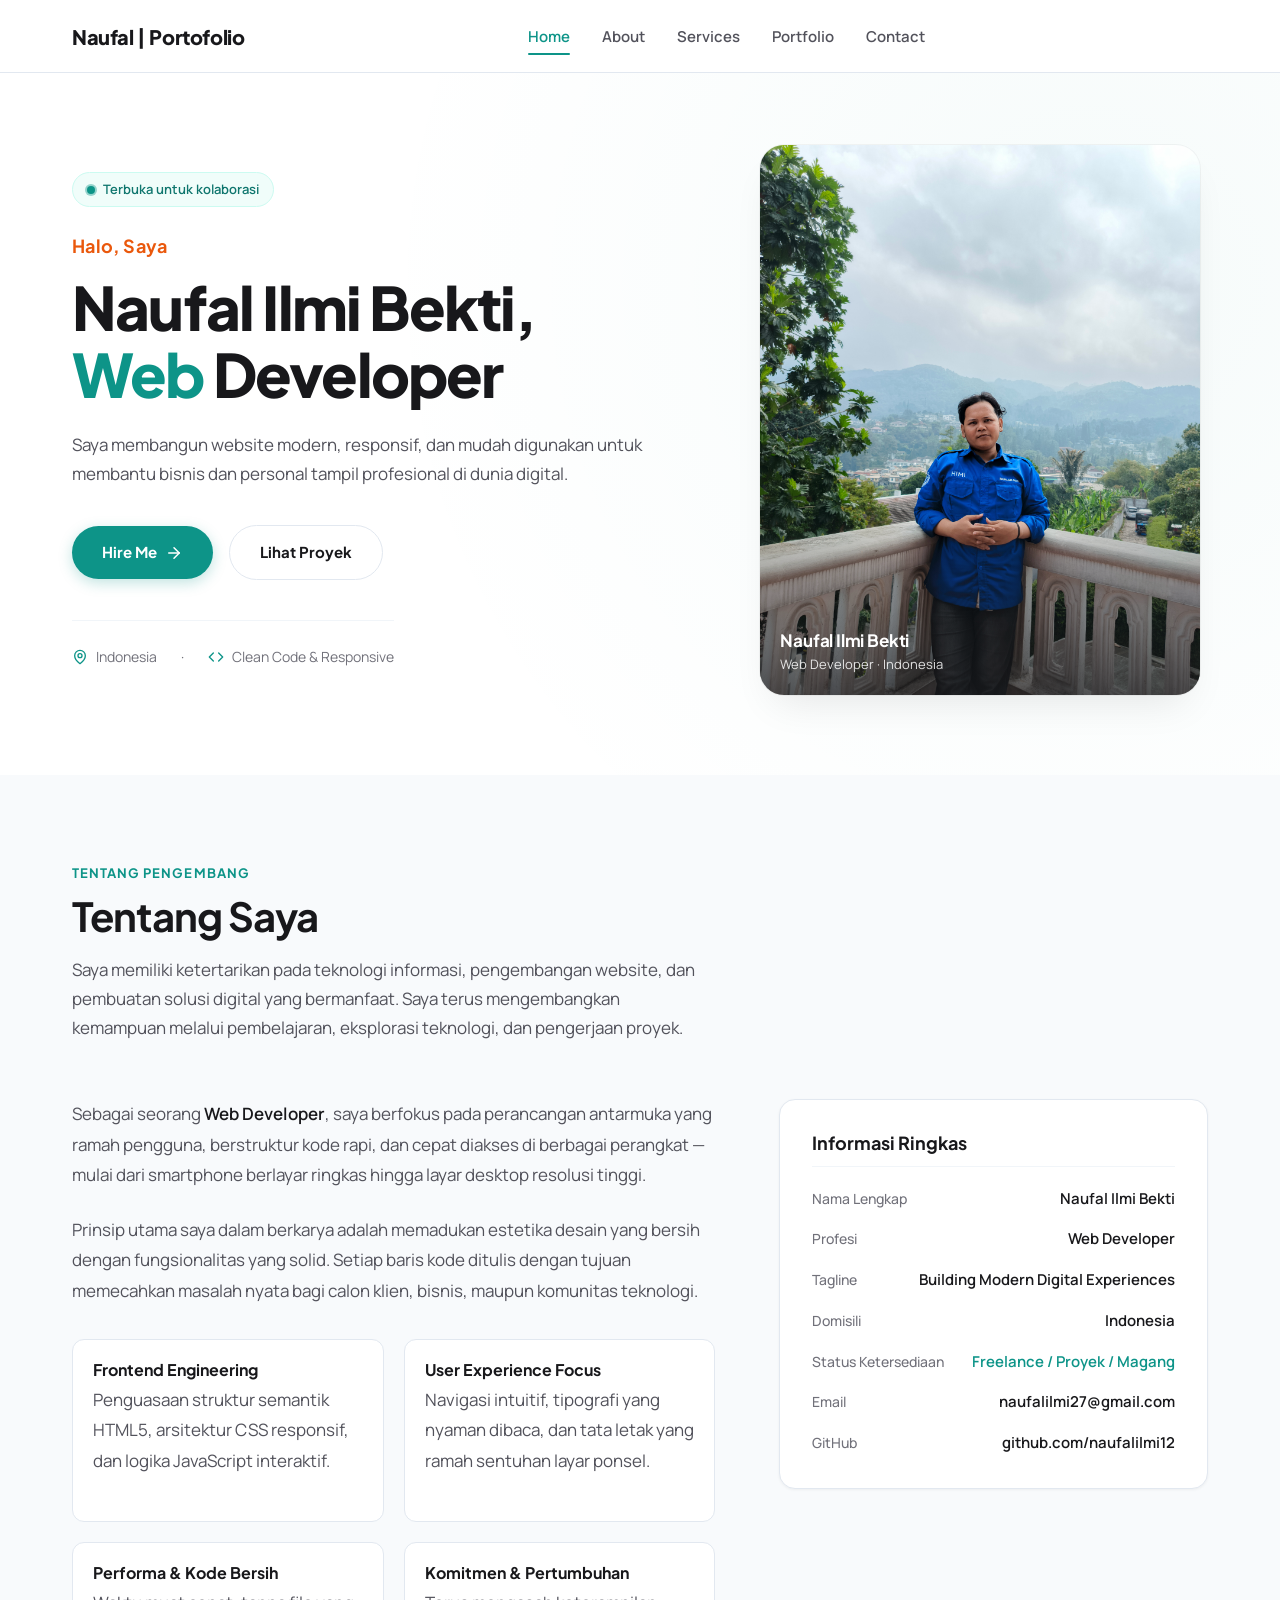
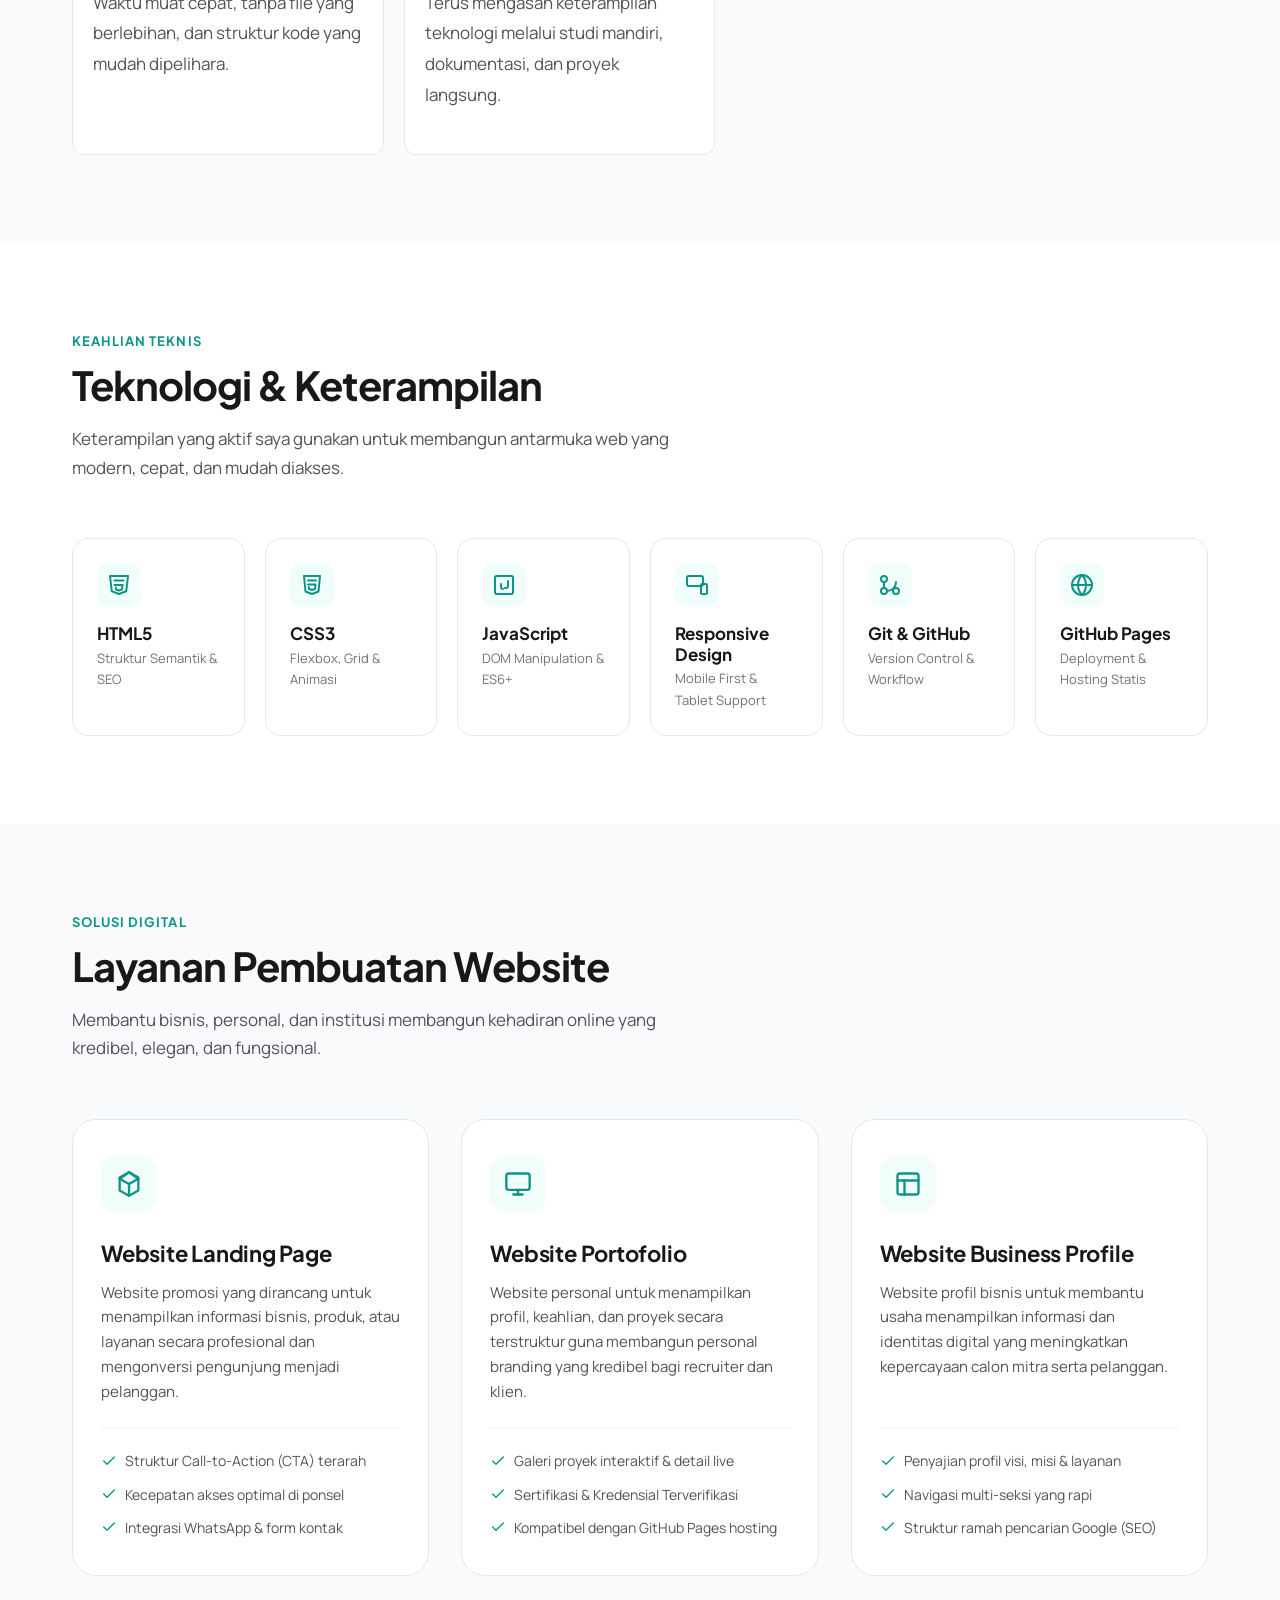
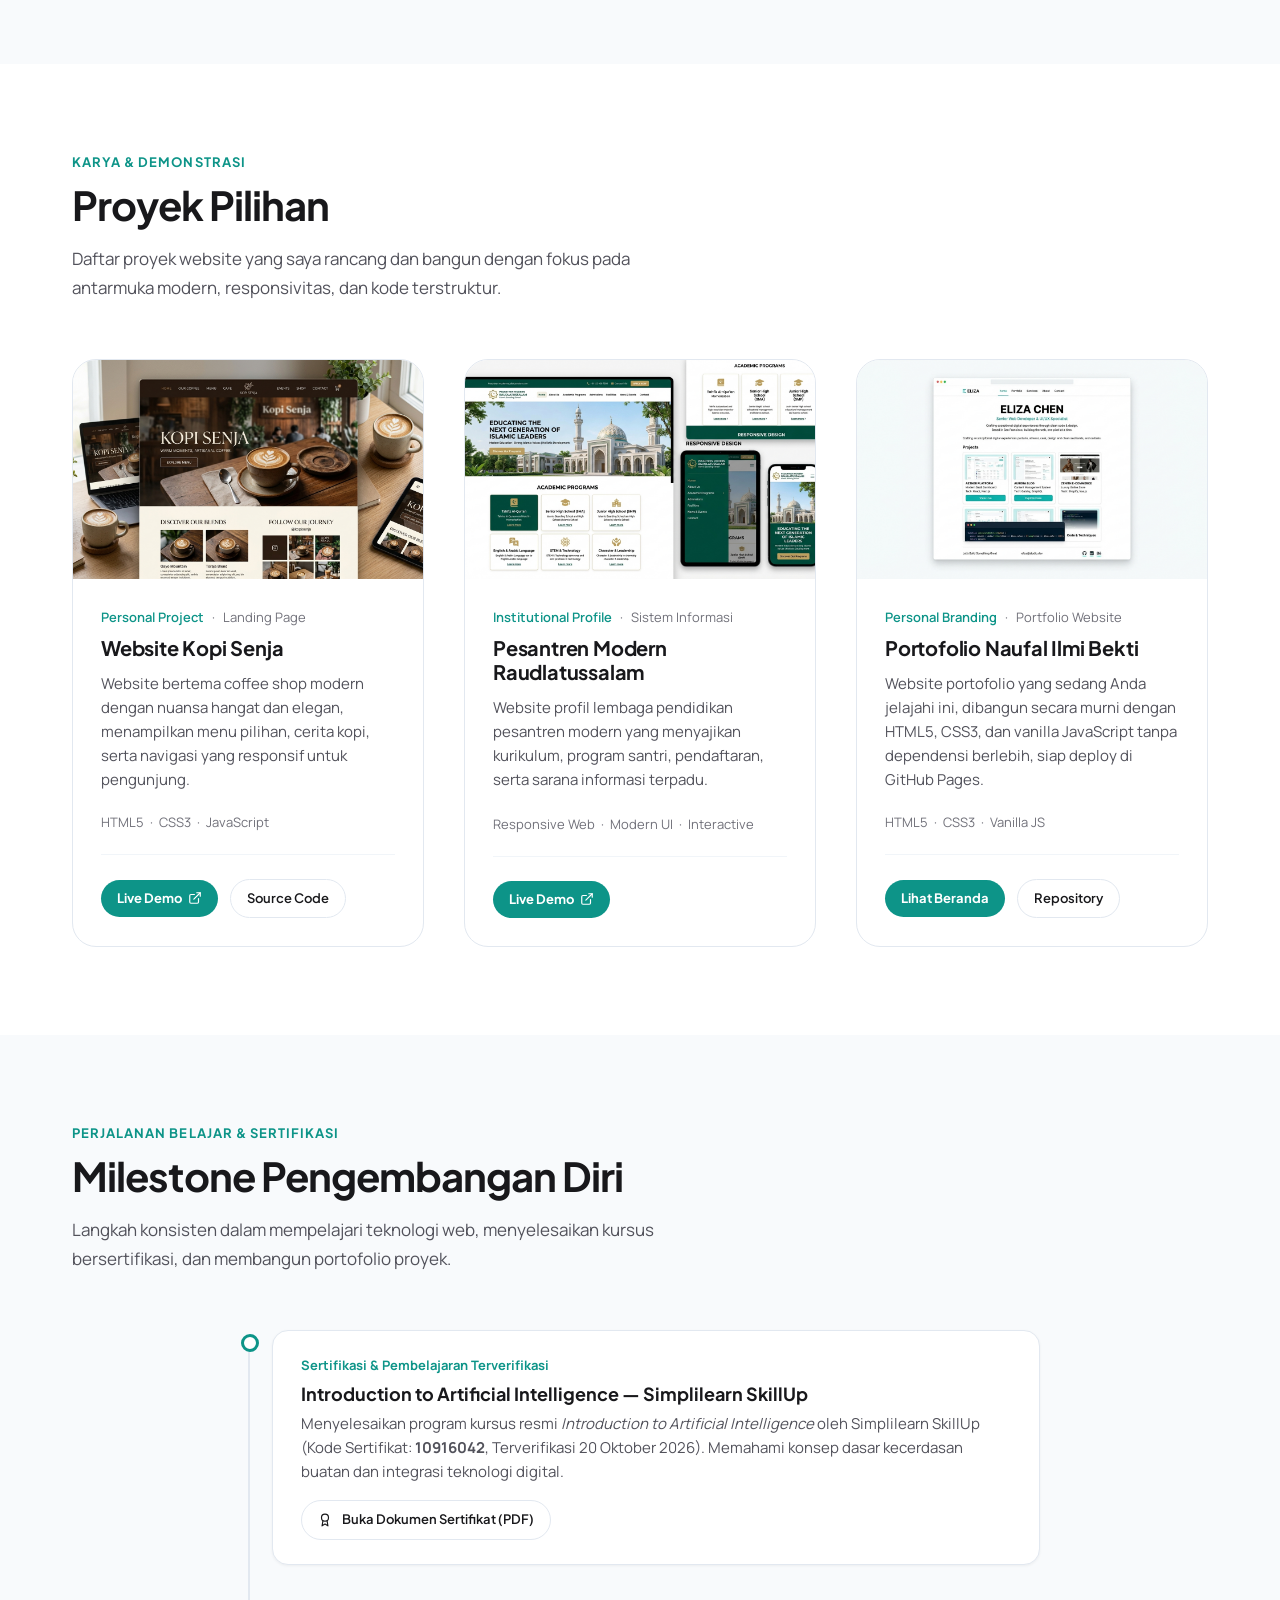
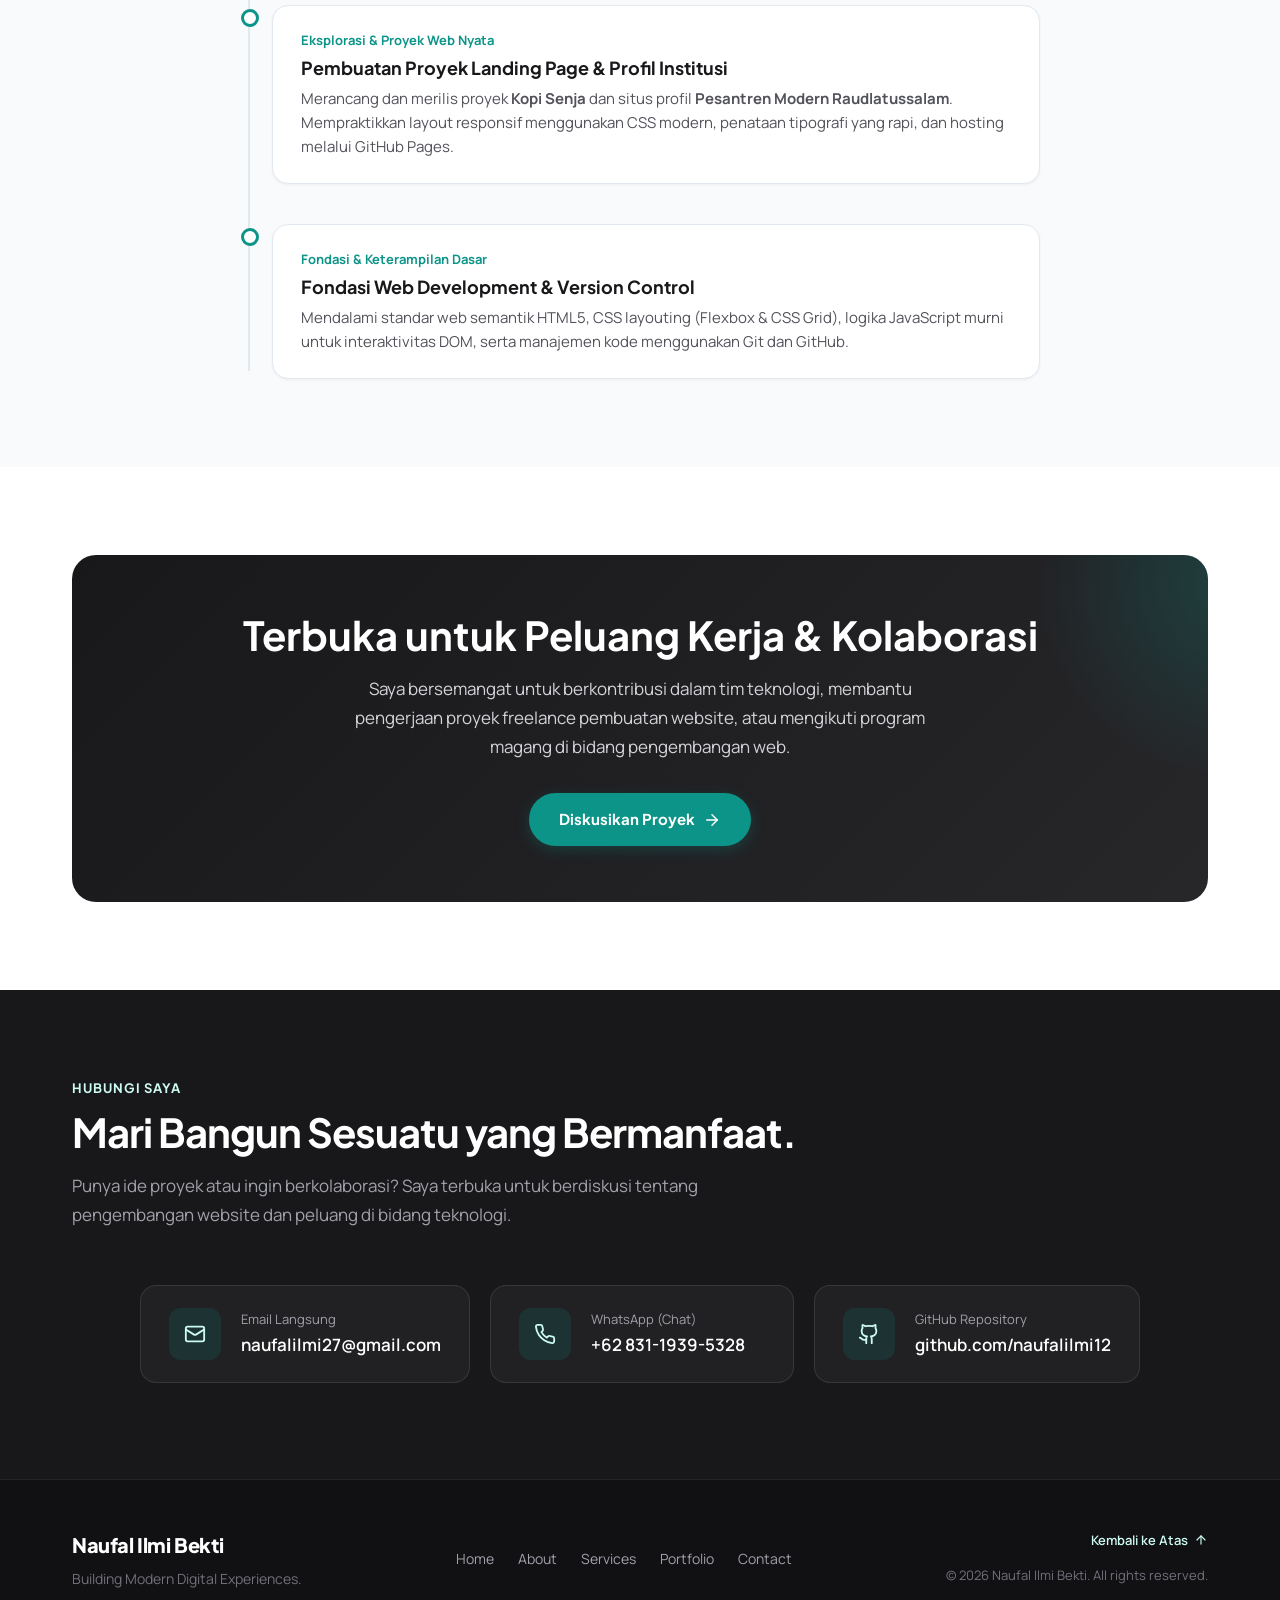
==== commit c0ea1574: "Update logo wordmark text in index.html" ====
--- a/portfolio-naufal/index.html
+++ b/portfolio-naufal/index.html
@@ -39,7 +39,7 @@
       <div class="nav-wrapper">
         <!-- Zone 1: Wordmark Logo (Nama Lengkap, Tanpa Inisial) -->
         <a href="#home" class="logo-wordmark" aria-label="Naufal Ilmi Bekti - Beranda">
-          Naufal Ilmi Bekti
+          Naufal | Portofolio
         </a>
 
         <!-- Zone 2: Navigation Links -->
